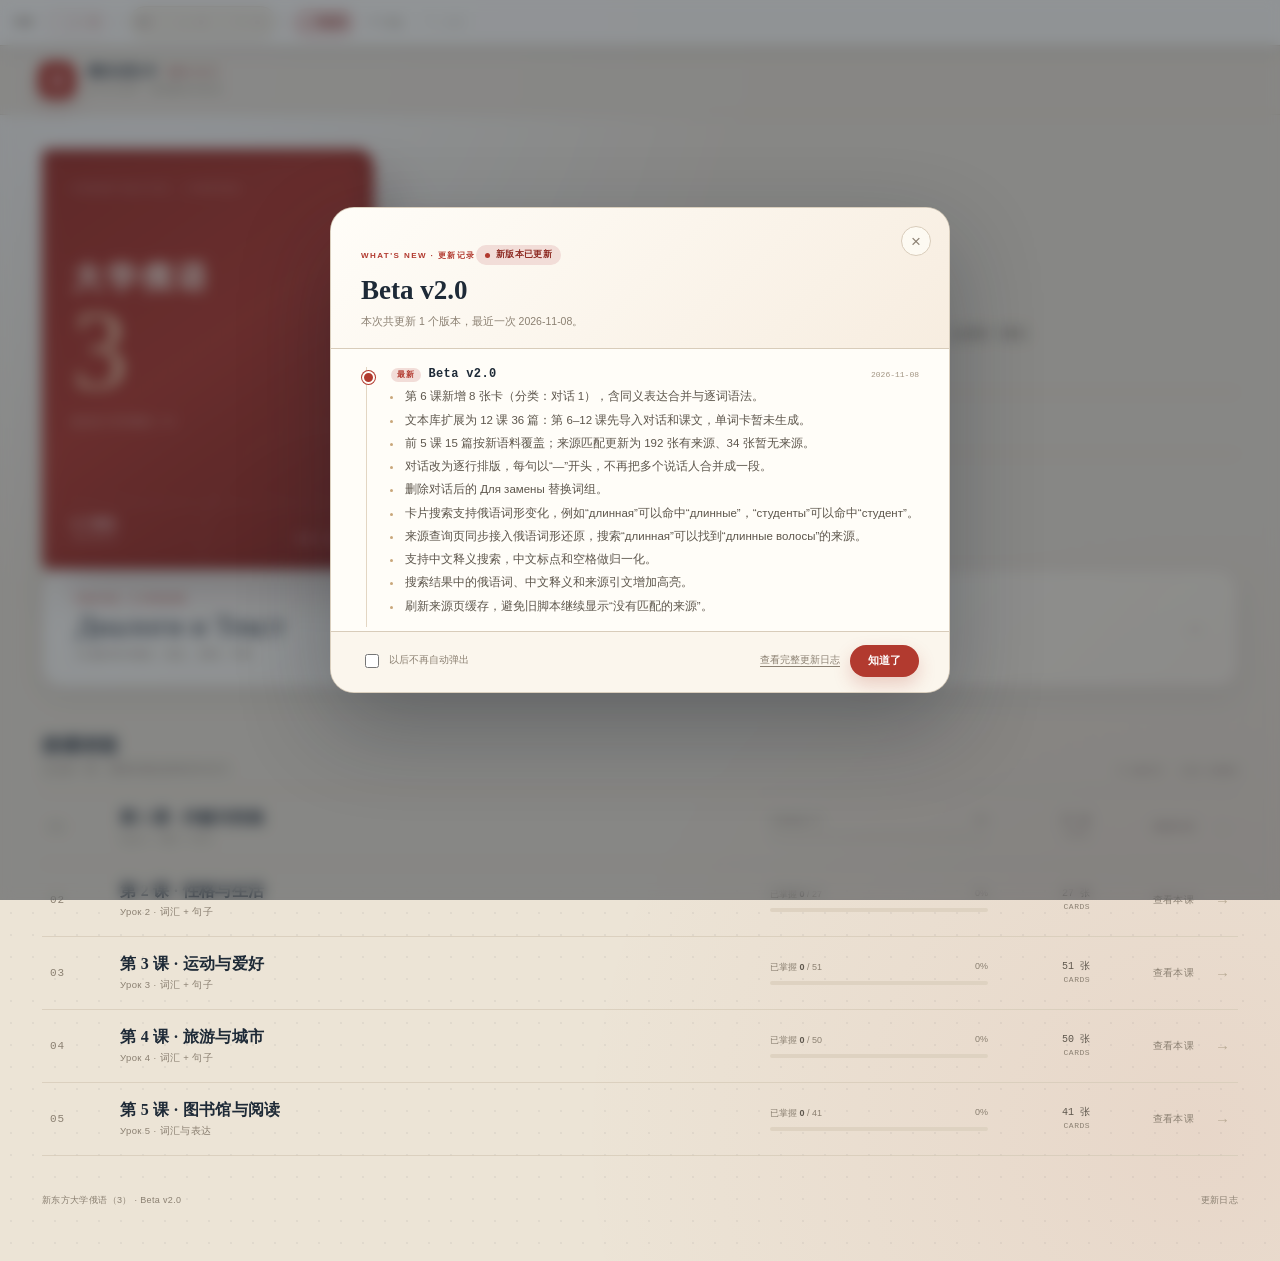
==== index.html @ 3c249e8f "Lesson 6 deck wiring index.html" ====
<!doctype html>
<html lang="zh-CN">
<head>
<meta charset="utf-8">
<meta name="viewport" content="width=device-width, initial-scale=1">
<meta name="theme-color" content="#eee7db">
<title>俄汉记忆卡 · Beta v2.0</title>
<script>
try {
  if (!location.search && localStorage.getItem('ru-zh-cards-book-default-v1') !== '0') {
    location.replace('book.html');
  }
} catch (e) {}
</script>
<link rel="stylesheet" href="styles.css?v=2.1.0">
<link rel="stylesheet" href="global-search.css">
<link rel="stylesheet" href="sidebar.css">
<link rel="stylesheet" href="version-update.css?v=2.1.0">
<link rel="icon" href="favicon.ico" sizes="any">
<link rel="icon" type="image/svg+xml" href="favicon.svg">
<link rel="apple-touch-icon" href="icons/icon-192.png">
<link rel="manifest" href="manifest.webmanifest">
</head>
<body>
<div class="page">
  <header class="topbar">
    <div class="brand">
      <div class="brand-mark" aria-hidden="true">Я</div>
      <div class="brand-copy">
        <div class="brand-line">
          <h1>俄汉记忆卡</h1>
          <span class="alpha-badge">BETA v2.0</span>
        </div>
        <p>РУССКИЙ · 逐词重音与语法</p>
      </div>
    </div>

    <div class="top-actions">
      <div class="mode-switch" role="tablist" aria-label="学习模式">
        <button type="button" data-mode="both" role="tab" class="active" aria-selected="true">对照</button>
        <button type="button" data-mode="ru" role="tab">俄 → 汉</button>
        <button type="button" data-mode="zh" role="tab">汉 → 俄</button>
      </div>

      <button type="button" class="btn study-btn" id="studyToggle" aria-pressed="false" title="默认显示语法；开启后点击单词才显示该词语法">
        <span class="switch" aria-hidden="true"><span></span></span>
        <span class="study-label">学习模式</span>
      </button>

      <button type="button" class="btn primary" id="importBtn">
        <svg width="14" height="14" viewBox="0 0 24 24" fill="none" aria-hidden="true"><path d="M12 4v11m0 0 4-4m-4 4-4-4M5 19h14" stroke="currentColor" stroke-width="1.8" stroke-linecap="round" stroke-linejoin="round"/></svg>
        导入内容
      </button>
    </div>
  </header>

  <main class="stage">
    <div class="meta-row">
      <div class="meta-left">
        <div class="deck-picker-row">
          <span class="eyebrow" id="deckTag">第 4 课 · 50 张</span>
          <label class="deck-select-wrap">
            <span class="sr-only">选择课程</span>
            <select id="deckSelect"></select>
          </label>
          <span class="plan-mode-badge" id="planModeBadge" hidden>学习计划</span>
          <a class="deck-overview-link" id="overviewLink" href="unit.html">本课全部</a>
          <a class="deck-overview-link" href="plan.html">学习计划</a>
          <button type="button" id="editToggle" hidden aria-pressed="false"></button>
        </div>
        <h2 id="deckTitle">旅游与城市</h2>
      </div>
      <div class="counter" aria-label="卡片进度">
        <span id="currentNum">01</span><span class="counter-slash">/</span><span id="totalNum">50</span>
      </div>
    </div>
    <div class="progress" aria-hidden="true"><span id="progressBar"></span></div>

    <div class="toolbar" id="toolbar">
      <div class="filter-left">
        <label class="select-wrap">
          <span class="sr-only">按分类筛选</span>
          <select id="categorySelect"></select>
        </label>
        <label class="search-wrap">
          <svg width="15" height="15" viewBox="0 0 24 24" fill="none" aria-hidden="true"><circle cx="11" cy="11" r="6.5" stroke="currentColor" stroke-width="1.7"/><path d="m16 16 4.2 4.2" stroke="currentColor" stroke-width="1.7" stroke-linecap="round"/></svg>
          <input id="searchInput" type="search" placeholder="搜索俄语 / 中文" autocomplete="off" spellcheck="false">
        </label>
        <button type="button" class="deck-overview-link global-search-toggle" data-global-search aria-pressed="false">全书</button>
      </div>
      <div class="filter-right">
        <button type="button" class="filter-btn" id="randomBtn" aria-pressed="false" title="随机打乱当前筛选结果">随机</button>
        <button type="button" class="filter-btn" id="dueBtn" aria-pressed="false" title="只显示今天到期需要复习的卡片">今日复习 <span class="filter-count" id="dueCount">0</span></button>
        <button type="button" class="filter-btn" id="reviewBtn" aria-pressed="false" title="错题本：只显示标记为“需复习”的卡片">错题本 <span class="filter-count" id="reviewCount">0</span></button>
        <span class="summary" id="progressSummary">已掌握 0 · 需复习 0</span>
      </div>
    </div>

    <article class="card" id="card" aria-live="polite">
      <div class="card-top">
        <span class="card-tag" id="cardTag">交通</span>
        <span class="card-source" id="cardSource" hidden></span>
        <div class="card-top-right">
          <button type="button" class="mini-btn" id="sourceBtn">来源</button>
          <button type="button" class="mini-btn" id="editCardBtn">编辑</button>
          <button type="button" class="mini-btn" id="rehideBtn" hidden>隐藏答案</button>
          <span class="card-index" id="cardIndex">CARD 01</span>
        </div>
      </div>
      <div class="card-body" id="cardBody"></div>
    </article>

    <nav class="pager" aria-label="翻页">
      <button type="button" class="nav-btn" id="prevBtn"><span class="arrow">←</span><span class="nav-label">上一页</span></button>
      <div class="page-jump">
        <label for="jumpInput" class="sr-only">跳到第几张</label>
        <input id="jumpInput" type="number" min="1" max="50" value="1" inputmode="numeric">
        <span class="page-total">/ <span id="jumpTotal">50</span></span>
      </div>
      <button type="button" class="nav-btn" id="nextBtn"><span class="nav-label">下一页</span><span class="arrow">→</span></button>
    </nav>

    <div class="hint-row">
      <p>← → 翻页 · 空格显示答案 · 学习模式下点击单词看语法</p>
      <p class="legend"><span class="legend-accent">а́</span> 重音 · <span class="legend-rule"></span> 逐词语法</p>
    </div>
  </main>
</div>

<div class="modal" id="importModal" hidden>
  <div class="modal-backdrop" data-close-modal></div>
  <section class="modal-panel" role="dialog" aria-modal="true" aria-labelledby="importTitle">
    <header class="modal-head">
      <div>
        <span class="eyebrow">IMPORT</span>
        <h2 id="importTitle">导入新内容</h2>
        <p class="modal-sub">支持表格粘贴、JSON 和文件导入。导入后可继续用翻页背诵。</p>
      </div>
      <button type="button" class="icon-btn" id="closeModal" aria-label="关闭导入窗口">×</button>
    </header>

    <div class="tabs" role="tablist" aria-label="导入格式">
      <button type="button" class="tab active" data-tab="table" role="tab" aria-selected="true">表格粘贴</button>
      <button type="button" class="tab" data-tab="json" role="tab" aria-selected="false">JSON</button>
      <button type="button" class="tab" data-tab="file" role="tab" aria-selected="false">文件</button>
    </div>

    <div class="tab-panel active" data-panel="table">
      <p class="help">每行一张卡片，用 <kbd>Tab</kbd> 分隔：<b>俄语</b> → <b>中文</b> → <b>逐词语法</b>（可选）。</p>
      <textarea id="tableInput" spellcheck="false" placeholder="высокоскоростн[о]й п[о]езд	高铁	形容词 · 阳性单数 · 主格|名词 · 阳性单数 · 主格"></textarea>
      <details class="format-help">
        <summary>查看格式说明</summary>
        <div class="format-body">
          <p><b>重音：</b>用方括号标出重音元音，例如 <code>чит[а]ет</code>；<code>ё</code> 自动视为重音。</p>
          <p><b>语法：</b>用 <code>|</code> 分隔不同单词，用 <code>/</code> 分隔同一个词的多个标签。标签数量应与俄语单词数量一致。</p>
          <p><b>示例：</b></p>
          <pre>сал[о]н красот[ы]	美容院	名词 · 阳性单数 · 主格|名词 · 阴性单数 · 属格</pre>
        </div>
      </details>
    </div>

    <div class="tab-panel" data-panel="json">
      <p class="help">可以粘贴卡片数组，或带 <code>title</code> / <code>cards</code> 的对象。推荐直接导出当前卡片作为模板。</p>
      <textarea id="jsonInput" spellcheck="false" placeholder='{"title":"我的卡片","cards":[{"ru":"чит[а]ть","zh":"读","tag":"动词","grammar":["动词 · 未完成体 · 不定式"]}]}'></textarea>
      <details class="format-help">
        <summary>查看 JSON 字段</summary>
        <div class="format-body">
          <p><code>ru</code> 俄语，<code>zh</code> 中文，<code>tag</code> 分类，<code>note</code> 提示，<code>grammar</code> 逐词语法数组。</p>
          <p>也可以写 <code>words</code> 数组，每项包含 <code>text</code>、<code>stress</code>、<code>grammar</code>、<code>punct</code>。</p>
        </div>
      </details>
    </div>

    <div class="tab-panel" data-panel="file">
      <label class="drop-zone" id="dropZone" for="fileInput">
        <span class="drop-icon">↓</span>
        <strong>选择文件，或拖到这里</strong>
        <span>支持 .json / .txt / .tsv；JSON 按 JSON 解析，其余按表格解析</span>
        <input id="fileInput" type="file" accept=".json,.txt,.tsv,application/json,text/plain" hidden>
      </label>
      <p class="file-name" id="fileName">尚未选择文件</p>
    </div>

    <div class="import-options">
      <label><input type="radio" name="importMode" value="append" checked> 追加到当前课程</label>
      <label><input type="radio" name="importMode" value="replace"> 替换当前课程</label>
      <label><input type="radio" name="importMode" value="new"> 新建课程</label>
    </div>
    <label class="new-deck-field" id="newDeckField" hidden>
      <span>新课程名称</span>
      <input type="text" id="newDeckTitle" placeholder="例如：第 1 课 · 外貌与性格">
    </label>

    <div class="import-validation" id="importValidation" hidden></div>
    <div class="import-error" id="importError" hidden></div>

    <footer class="modal-foot">
      <div class="foot-left">
        <button type="button" class="text-btn" id="resetBtn">恢复内置词表</button>
        <button type="button" class="text-btn" id="renameDeckBtn">重命名课程</button>
        <button type="button" class="text-btn" id="deleteDeckBtn">删除当前课程</button>
        <button type="button" class="text-btn" id="clearProgressBtn">清除全部进度</button>
        <button type="button" class="text-btn" id="backupBtn">导出备份</button>
        <button type="button" class="text-btn" id="restoreBackupBtn">恢复备份</button>
        <input type="file" id="backupFileInput" accept=".json,application/json" hidden>
        <button type="button" class="text-btn" id="exportBtn">导出当前课程</button>
        <button type="button" class="text-btn" id="templateBtn">下载表格模板</button>
      </div>
      <div class="foot-right">
        <button type="button" class="btn ghost" id="validateImportBtn">校验</button>
        <button type="button" class="btn ghost" data-close-modal>取消</button>
        <button type="button" class="btn primary" id="importConfirm">导入</button>
      </div>
    </footer>
  </section>
</div>

<div class="modal" id="editModal" hidden>
  <div class="modal-backdrop" data-close-edit></div>
  <section class="modal-panel edit-panel" role="dialog" aria-modal="true" aria-labelledby="editTitle">
    <header class="modal-head">
      <div>
        <span class="eyebrow">EDIT</span>
        <h2 id="editTitle">编辑当前卡片</h2>
        <p class="modal-sub">修改俄语、中文、分类、逐词语法和提示。</p>
      </div>
      <button type="button" class="icon-btn" id="closeEditModal" aria-label="关闭编辑窗口">×</button>
    </header>

    <div class="edit-grid">
      <label class="field full">
        <span>俄语（用 [ ] 标重音，例如 чит[а]ет）</span>
        <textarea id="editRu" spellcheck="false"></textarea>
      </label>
      <label class="field full">
        <span>中文</span>
        <textarea id="editZh" spellcheck="false"></textarea>
      </label>
      <label class="field">
        <span>分类</span>
        <input type="text" id="editTag" placeholder="例如：交通 / 亲情">
      </label>
      <label class="field full">
        <span>逐词语法（每行一个词：单词=标签1/标签2）</span>
        <textarea id="editGrammar" spellcheck="false"></textarea>
      </label>
      <label class="field full">
        <span>语法提示（可留空）</span>
        <textarea id="editNote" spellcheck="false"></textarea>
      </label>
    </div>

    <div class="import-error" id="editError" hidden></div>

    <footer class="modal-foot">
      <div class="foot-left"><span class="edit-hint">保存后会写回当前课程；学习进度会跟随卡片内容迁移。</span></div>
      <div class="foot-right">
        <button type="button" class="btn ghost" data-close-edit>取消</button>
        <button type="button" class="btn primary" id="saveCardBtn">保存修改</button>
      </div>
    </footer>
  </section>
</div>

<div class="modal" id="sourceModal" hidden>
  <div class="modal-backdrop" data-close-source></div>
  <section class="modal-panel source-panel" role="dialog" aria-modal="true" aria-labelledby="sourceTitle">
    <header class="modal-head">
      <div>
        <span class="eyebrow">SOURCE</span>
        <h2 id="sourceTitle">来源</h2>
        <p class="modal-sub" id="sourceSub">原课文 / 对话出处</p>
      </div>
      <button type="button" class="icon-btn" id="closeSourceModal" aria-label="关闭来源窗口">×</button>
    </header>
    <div class="source-list" id="sourceList"></div>
    <footer class="modal-foot">
      <div class="foot-left"><a class="text-btn" href="sources.html?v=2.1.0">全局来源查询</a></div>
      <div class="foot-right"><button type="button" class="btn ghost" data-close-source>关闭</button></div>
    </footer>
  </section>
</div>

<div class="toast" id="toast" role="status" aria-live="polite"></div>
<noscript><div class="noscript">请启用 JavaScript 后使用本程序。</div></noscript>

<script src="data/deck.js"></script>
<script src="data/lesson1.js"></script>
<script src="data/lesson2.js"></script>
<script src="data/lesson3.js"></script>
<script src="data/lesson5.js"></script>
<script src="data/lesson6.js"></script>
<script src="data/decks-source.js"></script>
<script src="data/sources.js?v=2.1.0"></script>
<script src="data/lemmas.js?v=2.1.0"></script>
<script src="app.js?v=2.1.0"></script>
<script src="global-search.js"></script>
<script src="sidebar.js?v=2.1.0"></script>
<script src="data/versions.js?v=2.1.0"></script>
<script src="version-update.js?v=2.1.0"></script>
<script src="pwa.js?v=2.1.0"></script>
</body>
</html>
---- styles.css ----
:root{
  --bg:#eee7db;
  --paper:#fffdf8;
  --ink:#1f2a38;
  --ink-soft:#344150;
  --muted:#7d7367;
  --line:#d8cdbb;
  --line-soft:#e8dfd1;
  --accent:#b23a2f;
  --accent-deep:#8f2b23;
  --accent-soft:#f3ded9;
  --gold:#b88a4f;
  --ru-serif:"Times New Roman", Cambria, "Liberation Serif", serif;
  --zh-serif:"Noto Serif SC", "Source Han Serif SC", "Songti SC", STSong, SimSun, serif;
  --sans:"Segoe UI", "PingFang SC", "Microsoft YaHei", sans-serif;
  --mono:"Cascadia Mono", Consolas, "SFMono-Regular", monospace;
}
*{box-sizing:border-box;}
html{min-height:100%;}
body{
  margin:0;
  min-height:100vh;
  color:var(--ink);
  font-family:var(--sans);
  background-color:var(--bg);
  background-image:
    radial-gradient(circle at 14% 0%, rgba(255,255,255,.9), transparent 38%),
    radial-gradient(circle at 92% 88%, rgba(178,58,47,.09), transparent 42%),
    radial-gradient(rgba(31,42,56,.055) 1px, transparent 1px);
  background-size:auto, auto, 22px 22px;
}
button,input,textarea{font:inherit;}
button{cursor:pointer;}
button:disabled{cursor:not-allowed;}
.sr-only{position:absolute;width:1px;height:1px;padding:0;margin:-1px;overflow:hidden;clip:rect(0,0,0,0);white-space:nowrap;border:0;}
.page{width:min(1180px, calc(100% - 64px));margin:0 auto;padding:28px 0 34px;}
.topbar{display:flex;align-items:center;justify-content:space-between;gap:24px;}
.brand{display:flex;align-items:center;gap:14px;min-width:0;}
.brand-mark{
  width:48px;height:48px;flex:0 0 48px;border-radius:15px;display:grid;place-items:center;
  background:var(--accent);color:#fff;font-family:var(--ru-serif);font-size:29px;line-height:1;
  box-shadow:0 10px 22px rgba(143,43,35,.22), inset 0 1px 0 rgba(255,255,255,.25);
}
.brand-copy{min-width:0;}
.brand-line{display:flex;align-items:center;gap:10px;flex-wrap:wrap;}
.brand h1{margin:0;font-size:18px;line-height:1.2;letter-spacing:.02em;font-weight:650;}
.alpha-badge{
  display:inline-flex;align-items:center;padding:3px 7px;border-radius:999px;
  border:1px solid #d9b6ad;background:#fbf0ec;color:var(--accent-deep);
  font-size:9px;font-weight:800;letter-spacing:.1em;white-space:nowrap;
}
.brand p{margin:4px 0 0;color:var(--muted);font-size:10.5px;letter-spacing:.16em;text-transform:uppercase;white-space:nowrap;}
.top-actions{display:flex;align-items:center;gap:10px;flex-wrap:wrap;justify-content:flex-end;}
.mode-switch{
  display:flex;align-items:center;gap:2px;padding:4px;border:1px solid var(--line);border-radius:999px;
  background:rgba(255,253,248,.66);box-shadow:0 1px 0 rgba(255,255,255,.8) inset;
}
.mode-switch button{
  border:0;background:transparent;color:var(--muted);padding:8px 14px;border-radius:999px;
  font-size:12.5px;font-weight:600;white-space:nowrap;transition:background .18s ease,color .18s ease,box-shadow .18s ease;
}
.mode-switch button:hover{color:var(--ink);}
.mode-switch button.active{background:var(--ink);color:#fff;box-shadow:0 5px 12px rgba(31,42,56,.18);}
.btn{
  display:inline-flex;align-items:center;justify-content:center;gap:8px;border-radius:999px;padding:10px 16px;
  border:1px solid transparent;font-size:12.5px;font-weight:650;white-space:nowrap;
  transition:transform .18s ease,box-shadow .18s ease,background .18s ease,border-color .18s ease,color .18s ease;
}
.btn:hover{transform:translateY(-1px);}
.btn.primary{background:var(--accent);color:#fff;box-shadow:0 9px 20px rgba(143,43,35,.2);}
.btn.primary:hover{background:var(--accent-deep);box-shadow:0 12px 24px rgba(143,43,35,.25);}
.btn.ghost{background:rgba(255,253,248,.52);border-color:var(--line);color:var(--ink);}
.btn.ghost:hover{background:var(--paper);border-color:#bfb09b;}
.study-btn{background:rgba(255,253,248,.52);border-color:var(--line);color:var(--ink);}
.study-btn:hover{background:var(--paper);border-color:#bfb09b;}
.study-btn[aria-pressed="true"]{background:var(--accent-soft);border-color:#e2b9b1;color:var(--accent-deep);}
.switch{
  width:27px;height:15px;flex:0 0 27px;border-radius:999px;background:#cfc4b3;position:relative;
  transition:background .2s ease;box-shadow:inset 0 1px 2px rgba(31,42,56,.12);
}
.switch span{
  position:absolute;left:2px;top:2px;width:11px;height:11px;border-radius:50%;background:#fff;
  box-shadow:0 1px 3px rgba(31,42,56,.22);transition:transform .2s ease;
}
.study-btn[aria-pressed="true"] .switch{background:var(--accent);}
.study-btn[aria-pressed="true"] .switch span{transform:translateX(12px);}
.btn:focus-visible,.mode-switch button:focus-visible,.nav-btn:focus-visible,.dot:focus-visible,.reveal-btn:focus-visible,.mini-btn:focus-visible,.text-btn:focus-visible,.icon-btn:focus-visible,.tab:focus-visible,.study-btn:focus-visible{
  outline:3px solid rgba(178,58,47,.28);outline-offset:2px;
}
.stage{padding-top:32px;}
.meta-row{display:flex;align-items:flex-end;justify-content:space-between;gap:20px;}
.meta-left{min-width:0;}
.deck-picker-row{display:flex;align-items:center;gap:10px;flex-wrap:wrap;}
.deck-select-wrap{position:relative;display:inline-flex;align-items:center;}
.deck-select-wrap select{
  appearance:none;border:1px solid var(--line);border-radius:999px;background:rgba(255,253,248,.62);
  color:var(--ink-soft);padding:5px 27px 5px 10px;font-size:10.5px;font-weight:600;outline:none;cursor:pointer;
  max-width:260px;text-overflow:ellipsis;
}
.deck-select-wrap select:hover{background:var(--paper);border-color:#bfae97;}
.deck-select-wrap::after{content:"⌄";position:absolute;right:11px;top:50%;transform:translateY(-55%);color:var(--muted);font-size:12px;pointer-events:none;}
.deck-overview-link{display:inline-flex;align-items:center;justify-content:center;border:1px solid var(--line);border-radius:999px;background:rgba(255,253,248,.62);color:var(--accent-deep);padding:6px 10px;font-size:10.5px;font-weight:600;text-decoration:none;white-space:nowrap;}
.deck-overview-link:hover{background:var(--accent-soft);border-color:#e2b9b1;}
.plan-mode-badge{display:inline-flex;align-items:center;padding:5px 10px;border-radius:999px;background:var(--accent-soft);color:var(--accent-deep);font-size:10.5px;font-weight:700;white-space:nowrap;}
.plan-mode-badge[hidden]{display:none;}
.edit-permission{display:inline-flex;align-items:center;gap:6px;border:1px solid var(--line);border-radius:999px;background:rgba(255,253,248,.62);color:var(--muted);padding:6px 10px;font-size:10.5px;font-weight:600;white-space:nowrap;cursor:pointer;}
.edit-permission:hover{background:var(--paper);border-color:#bfae97;}
.edit-permission[aria-pressed="true"]{background:var(--accent-soft);border-color:#e2b9b1;color:var(--accent-deep);}
.edit-switch{position:relative;width:22px;height:12px;border-radius:999px;background:#cdbfab;transition:background .18s ease;flex:0 0 22px;}
.edit-switch span{position:absolute;left:2px;top:2px;width:8px;height:8px;border-radius:50%;background:#fff;transition:transform .18s ease;}
.edit-permission[aria-pressed="true"] .edit-switch{background:var(--accent);}
.edit-permission[aria-pressed="true"] .edit-switch span{transform:translateX(10px);}
.mini-btn[hidden]{display:none;}
.new-deck-field{display:flex;align-items:center;gap:10px;margin-top:12px;color:#5f574c;font-size:12px;}
.new-deck-field[hidden]{display:none;}
.new-deck-field span{flex:0 0 auto;font-weight:600;}
.new-deck-field input{flex:1;min-width:0;border:1px solid var(--line);border-radius:9px;background:#fbf7ef;color:var(--ink);padding:9px 11px;font-size:12px;outline:none;}
.new-deck-field input:focus{border-color:#c9978d;box-shadow:0 0 0 3px rgba(178,58,47,.08);}
.eyebrow{display:inline-flex;align-items:center;gap:8px;color:var(--accent);font-size:10.5px;font-weight:700;letter-spacing:.15em;text-transform:uppercase;}
.eyebrow::before{content:"";width:17px;height:1.5px;background:var(--accent);border-radius:2px;}
.meta-row h2{margin:8px 0 0;font-size:22px;line-height:1.25;font-weight:600;letter-spacing:.01em;}
.counter{display:flex;align-items:baseline;gap:7px;font-family:var(--mono);font-size:19px;color:var(--muted);padding-bottom:2px;}
.counter #currentNum{color:var(--accent);font-size:24px;font-weight:600;}
.counter-slash{opacity:.55;}
.progress{height:3px;border-radius:999px;background:rgba(216,205,187,.7);margin-top:17px;overflow:hidden;}
.progress span{display:block;height:100%;width:2%;border-radius:inherit;background:linear-gradient(90deg,var(--accent),#d46a51);transition:width .35s cubic-bezier(.2,.7,.2,1);}
.toolbar{display:flex;align-items:center;justify-content:space-between;gap:14px;flex-wrap:wrap;margin-top:14px;}
.filter-left,.filter-right{display:flex;align-items:center;gap:8px;flex-wrap:wrap;min-width:0;}
.filter-left{flex:1 1 320px;}
.filter-right{flex:0 1 auto;}
.select-wrap{position:relative;display:inline-flex;align-items:center;}
.select-wrap select{
  appearance:none;border:1px solid var(--line);border-radius:999px;background:rgba(255,253,248,.62);
  color:var(--ink);padding:9px 33px 9px 13px;font-size:12px;font-weight:600;outline:none;cursor:pointer;
  max-width:190px;text-overflow:ellipsis;
}
.select-wrap select:hover{background:var(--paper);border-color:#bfae97;}
.select-wrap::after{content:"⌄";position:absolute;right:13px;top:50%;transform:translateY(-55%);color:var(--muted);font-size:13px;pointer-events:none;}
.search-wrap{
  display:flex;align-items:center;gap:8px;flex:0 1 230px;min-width:150px;
  border:1px solid var(--line);border-radius:999px;background:rgba(255,253,248,.62);padding:0 12px;height:37px;
  color:var(--muted);transition:border-color .18s ease,background .18s ease;
}
.search-wrap:focus-within{border-color:#c9978d;background:var(--paper);box-shadow:0 0 0 3px rgba(178,58,47,.08);}
.search-wrap svg{flex:0 0 15px;}
.search-wrap input{width:100%;border:0;background:transparent;color:var(--ink);font-size:12px;outline:none;padding:0;}
.search-wrap input::-webkit-search-cancel-button{cursor:pointer;}
.filter-btn{
  display:inline-flex;align-items:center;gap:6px;border:1px solid var(--line);border-radius:999px;
  background:rgba(255,253,248,.62);color:var(--ink-soft);padding:9px 12px;font-size:11.5px;font-weight:600;
  transition:background .18s ease,border-color .18s ease,color .18s ease;
}
.filter-btn:hover{background:var(--paper);border-color:#bfae97;}
.filter-btn[aria-pressed="true"]{background:var(--ink);border-color:var(--ink);color:#fff;}
.filter-btn[aria-pressed="true"] .filter-count{background:rgba(255,255,255,.2);color:#fff;}
.filter-count{display:inline-flex;align-items:center;justify-content:center;min-width:19px;height:18px;padding:0 5px;border-radius:999px;background:#eee7db;color:var(--muted);font-family:var(--mono);font-size:10px;line-height:1;}
.summary{color:var(--muted);font-size:11px;white-space:nowrap;letter-spacing:.01em;}
.card-actions{display:flex;align-items:center;gap:8px;flex-wrap:wrap;margin-top:22px;padding-top:16px;border-top:1px solid var(--line-soft);}
.actions-label{color:var(--muted);font-size:10px;font-weight:700;letter-spacing:.13em;text-transform:uppercase;margin-right:4px;}
.mark-btn{
  display:inline-flex;align-items:center;gap:6px;border:1px solid var(--line);border-radius:999px;
  background:transparent;color:var(--muted);padding:7px 12px;font-size:11.5px;font-weight:600;
  transition:background .18s ease,border-color .18s ease,color .18s ease,transform .18s ease;
}
.mark-btn:hover{background:var(--paper);border-color:#bfae97;color:var(--ink);transform:translateY(-1px);}
.mark-btn[data-mark="mastered"].active{background:#e8f0e6;border-color:#b8cbb4;color:#3d6540;}
.mark-btn[data-mark="review"].active{background:var(--accent-soft);border-color:#e2b9b1;color:var(--accent-deep);}
.due-label{margin-left:auto;color:var(--muted);font-size:10.5px;white-space:nowrap;}
.empty-state{display:flex;flex-direction:column;align-items:center;justify-content:center;text-align:center;min-height:330px;padding:36px 20px;color:var(--muted);}
.empty-state .empty-icon{width:54px;height:54px;border-radius:17px;display:grid;place-items:center;background:var(--accent-soft);color:var(--accent-deep);font-family:var(--ru-serif);font-size:27px;margin-bottom:14px;}
.empty-state h3{margin:0 0 7px;color:var(--ink);font-size:17px;font-weight:650;}
.empty-state p{margin:0 0 16px;font-size:12.5px;line-height:1.7;max-width:380px;}
.empty-state .btn{font-size:12px;}
.card{
  position:relative;margin-top:16px;height:clamp(480px, calc(100vh - 360px), 620px);min-height:0;display:flex;flex-direction:column;overflow:hidden;border:1px solid rgba(216,205,187,.86);
  border-radius:28px;background:linear-gradient(180deg, rgba(255,255,255,.65), rgba(255,253,248,.98) 34%), var(--paper);
  box-shadow:0 34px 80px rgba(31,42,56,.13), 0 3px 10px rgba(31,42,56,.045), inset 0 1px 0 rgba(255,255,255,.85);
}
.card::before{content:"";position:absolute;left:0;right:0;top:0;height:4px;background:linear-gradient(90deg,var(--accent) 0%, #cb624b 34%, #d7a66f 62%, transparent 92%);opacity:.9;}
.card-top{position:relative;z-index:1;flex:0 0 auto;display:flex;align-items:center;justify-content:space-between;gap:20px;padding:27px 36px 0;}
.card-tag{display:inline-flex;align-items:center;padding:6px 12px;border-radius:999px;background:var(--accent-soft);color:var(--accent-deep);font-size:11.5px;font-weight:650;letter-spacing:.025em;}
.card-source{display:inline-flex;align-items:center;margin-left:9px;padding:4px 8px;border-radius:999px;border:1px solid #d9c4a8;background:#fbf3e6;color:#8d5a2a;font-size:9px;font-weight:650;white-space:nowrap;}
.card-source[hidden]{display:none;}
.card-top-right{display:flex;align-items:center;gap:14px;}
.card-index{color:#9b9081;font-family:var(--mono);font-size:10.5px;letter-spacing:.14em;}
.mini-btn{border:0;background:transparent;color:var(--muted);font-size:11.5px;text-decoration:underline;text-underline-offset:3px;padding:3px 2px;}
.mini-btn:hover{color:var(--accent);}
.card-body{position:relative;z-index:1;flex:1 1 auto;min-height:0;overflow-y:auto;scrollbar-gutter:stable;padding:33px 36px 38px;}
.card-body::-webkit-scrollbar{width:8px;}
.card-body::-webkit-scrollbar-track{background:transparent;}
.card-body::-webkit-scrollbar-thumb{background:#d8cdbb;border-radius:8px;}
.card-body{scrollbar-width:thin;scrollbar-color:#d8cdbb transparent;}
.study-banner{
  display:flex;align-items:center;gap:8px;margin:0 0 22px;padding:9px 12px;border-radius:11px;
  background:rgba(243,222,217,.5);border:1px dashed #d9b6ad;color:var(--accent-deep);
  font-size:11.5px;line-height:1.5;
}
.study-banner::before{content:"";width:6px;height:6px;border-radius:50%;background:var(--accent);flex:0 0 6px;}
.ru-block{display:flex;flex-wrap:wrap;align-items:flex-start;gap:26px 16px;padding-top:2px;}
.ru-block:not(.first){margin-top:30px;padding-top:24px;border-top:1px dashed var(--line);}
.ru-variants{margin-top:18px;padding-top:14px;border-top:1px dashed var(--line);display:flex;flex-direction:column;gap:14px;}
.ru-variant{display:flex;flex-direction:column;gap:2px;}
.ru-variant-label{display:inline-flex;align-self:flex-start;padding:2px 7px;border-radius:999px;background:#f1e7d7;color:#8d6a3f;font-size:8px;font-weight:800;letter-spacing:.08em;}
.ru-variant .ru-block{border:0!important;margin:0!important;padding:0!important;gap:16px 10px;}
.ru-variant .word{font-size:22px;}
.ru-variant .grammar{font-size:9px;}
.ru-variant-zh{color:var(--muted);font-size:10px;}
.token{display:flex;flex-direction:column;align-items:center;min-width:0;}
.word-line{display:inline-flex;align-items:baseline;justify-content:center;white-space:nowrap;}
.word{
  position:relative;display:inline-block;padding-bottom:10px;color:var(--ink);font-family:var(--ru-serif);
  font-size:clamp(32px, 3.15vw, 46px);line-height:1.05;letter-spacing:.005em;
  border-radius:5px;transition:color .18s ease,background .18s ease;
}
.word::after{
  content:"";position:absolute;left:0;right:0;bottom:0;height:2px;border-radius:2px;background:var(--ink);opacity:.78;
}
.word.no-stress::after{height:2px;opacity:.42;background:repeating-linear-gradient(90deg,var(--ink) 0 5px,transparent 5px 9px);}
.word .vowel{color:var(--accent);}
.lead,.punct{font-family:var(--ru-serif);font-size:clamp(32px, 3.15vw, 46px);line-height:1.05;color:var(--ink);}
.punct{margin-left:1px;}
.grammar-wrap{position:relative;display:flex;flex-direction:column;align-items:center;margin-top:9px;min-height:33px;}
.grammar{display:flex;flex-direction:column;align-items:center;gap:1px;max-width:166px;color:var(--muted);font-size:11.5px;line-height:1.42;text-align:center;}
.grammar .g-case{color:var(--accent);font-weight:650;}
.grammar .g-seg{white-space:nowrap;}
.grammar .g-seg + .g-seg::before{content:"· ";color:var(--muted);font-weight:400;}
.grammar .g-empty{opacity:.45;}
.grammar-hint{
  position:absolute;top:1px;left:50%;transform:translateX(-50%) translateY(2px);
  padding:2px 7px;border-radius:999px;border:1px dashed #d7a79e;background:rgba(255,253,248,.9);
  color:var(--accent-deep);font-size:9.5px;font-weight:650;letter-spacing:.05em;white-space:nowrap;
  opacity:0;pointer-events:none;transition:opacity .18s ease,transform .18s ease;
}
.study-mode .token.has-grammar .word{cursor:pointer;}
.study-mode .token.has-grammar:hover .word{background:rgba(243,222,217,.42);}
.study-mode .token.has-grammar:hover .word::after{background:var(--accent);opacity:.95;}
.study-mode .token.has-grammar:focus-within .word{outline:3px solid rgba(178,58,47,.2);outline-offset:2px;}
.study-mode .token:not(.is-revealed) .grammar{visibility:hidden;}
.study-mode .token:not(.is-revealed) .grammar-hint{opacity:1;transform:translateX(-50%) translateY(0);}
.study-mode .token.is-revealed .grammar-hint{opacity:0;}
.study-mode .token.is-revealed .grammar{visibility:visible;animation:grammarIn .22s ease both;}
.zh-wrap{display:flex;align-items:flex-start;gap:18px;margin-top:34px;padding-top:25px;border-top:1px dashed var(--line);}
.zh-wrap.first{margin-top:0;padding-top:0;border-top:0;}
.zh-label{flex:0 0 33px;width:33px;padding:9px 0 8px;display:flex;flex-direction:column;align-items:center;gap:1px;border-radius:10px;background:var(--accent-soft);color:var(--accent-deep);font-size:11.5px;font-weight:700;letter-spacing:.12em;line-height:1.15;}
.zh-text{margin:0;color:#2b3541;font-family:var(--zh-serif);font-size:clamp(21px, 2.05vw, 27px);line-height:1.75;letter-spacing:.015em;}
.hide-slot{
  margin-top:32px;padding:23px 25px;min-height:118px;display:flex;align-items:center;gap:18px;
  border:1.5px dashed #cdbfab;border-radius:18px;
  background:linear-gradient(135deg, rgba(255,255,255,.5), transparent 55%), rgba(244,237,225,.62);
}
.hide-slot.ru-hidden{min-height:196px;}
.hide-icon{width:46px;height:46px;flex:0 0 46px;display:grid;place-items:center;border-radius:14px;background:rgba(255,253,248,.85);border:1px solid rgba(216,205,187,.85);color:var(--accent);}
.hide-icon svg{width:23px;height:23px;display:block;}
.hide-copy{min-width:0;}
.hide-title{display:block;font-size:14.5px;font-weight:650;color:var(--ink-soft);letter-spacing:.01em;}
.hide-sub{margin:5px 0 0;color:var(--muted);font-size:12px;line-height:1.55;}
.reveal-btn{
  margin-left:auto;flex:0 0 auto;border:1px solid #d7a79e;background:rgba(255,253,248,.92);color:var(--accent-deep);
  padding:10px 17px;border-radius:999px;font-size:12.5px;font-weight:650;
  transition:background .18s ease,color .18s ease,transform .18s ease,box-shadow .18s ease;
}
.reveal-btn:hover{background:var(--accent);color:#fff;transform:translateY(-1px);box-shadow:0 8px 18px rgba(143,43,35,.2);}
.note{display:flex;align-items:flex-start;gap:15px;margin-top:26px;padding:15px 18px;border-left:3px solid var(--gold);border-radius:0 12px 12px 0;background:rgba(247,241,230,.8);}
.note-label{flex:0 0 auto;padding-top:2px;color:#8d622c;font-size:10.5px;font-weight:700;letter-spacing:.12em;text-transform:uppercase;}
.note p{margin:0;color:#51483c;font-size:13px;line-height:1.75;}
.pager{display:flex;align-items:center;justify-content:space-between;gap:18px;margin-top:24px;}
.nav-btn{
  display:inline-flex;align-items:center;gap:9px;padding:11px 18px;border:1px solid var(--line);border-radius:999px;
  background:rgba(255,253,248,.58);color:var(--ink);font-size:12.5px;font-weight:600;
  transition:border-color .18s ease,background .18s ease,transform .18s ease,opacity .18s ease;
}
.nav-btn:hover:not(:disabled){border-color:#bfae97;background:var(--paper);transform:translateY(-1px);}
.nav-btn:disabled{opacity:.32;}
.nav-btn .arrow{font-size:15px;line-height:1;}
.page-jump{display:flex;align-items:center;gap:6px;padding:5px 12px;border:1px solid var(--line);border-radius:999px;background:rgba(255,253,248,.45);color:var(--muted);font-family:var(--mono);font-size:12px;}
.page-jump input{width:42px;padding:3px 2px;border:0;border-bottom:1px solid #c9bca8;background:transparent;color:var(--accent-deep);font-family:var(--mono);font-size:14px;font-weight:700;text-align:center;outline:none;}
.page-jump input::-webkit-outer-spin-button,.page-jump input::-webkit-inner-spin-button{-webkit-appearance:none;margin:0;}
.page-jump input[type=number]{-moz-appearance:textfield;appearance:textfield;}
.page-total{white-space:nowrap;}
.hint-row{display:flex;align-items:center;justify-content:space-between;gap:16px;margin-top:14px;color:var(--muted);font-size:11.5px;}
.hint-row p{margin:0;}
.hint-row .legend{display:flex;align-items:center;gap:8px;white-space:nowrap;}
.legend-accent{display:inline-flex;align-items:center;justify-content:center;min-width:22px;height:20px;padding:0 5px;border-radius:5px;background:var(--accent-soft);color:var(--accent-deep);font-family:var(--ru-serif);font-size:14px;font-weight:600;}
.legend-rule{display:inline-block;width:20px;height:2px;border-radius:2px;background:var(--ink);opacity:.72;}
.toast{
  position:fixed;left:50%;bottom:28px;z-index:90;transform:translateX(-50%) translateY(18px);
  padding:11px 18px;border-radius:999px;background:var(--ink);color:#fff;font-size:12.5px;letter-spacing:.01em;
  box-shadow:0 14px 34px rgba(31,42,56,.24);opacity:0;pointer-events:none;transition:opacity .22s ease,transform .22s ease;
  max-width:min(560px, calc(100% - 32px));text-align:center;
}
.toast.show{opacity:1;transform:translateX(-50%) translateY(0);}
.noscript{padding:20px;text-align:center;background:#fff3f0;color:#8f2b23;}

/* Modal */
.source-panel{width:min(880px,100%);}
.source-list{display:flex;flex-direction:column;gap:12px;margin-top:18px;}
.source-item{border:1px solid var(--line);border-radius:14px;background:#fffdf8;padding:14px 16px;}
.source-kicker{display:flex;align-items:center;gap:8px;flex-wrap:wrap;color:var(--muted);font-size:10px;line-height:1.5;}
.source-kind{display:inline-flex;padding:3px 7px;border-radius:999px;background:var(--accent-soft);color:var(--accent-deep);font-size:8.5px;font-weight:800;letter-spacing:.06em;}
.source-title{margin:7px 0 0;font-size:14px;font-weight:650;color:var(--ink);}
.source-pdf{display:inline-flex;align-items:center;margin-top:7px;padding:4px 8px;border:1px solid #d9c4a8;border-radius:999px;background:#fbf3e6;color:#8d5a2a;font-size:9.5px;font-weight:700;text-decoration:none;}
.source-pdf:hover{background:#f6e6ce;}
.source-meta{margin:4px 0 0;color:var(--muted);font-size:9.5px;}
.source-text{margin:10px 0 0;padding:10px 12px;border-left:2px solid #c49a5a;background:#f8f2e8;color:#4f483e;font-family:var(--ru);font-size:14px;line-height:1.7;white-space:pre-wrap;overflow-wrap:anywhere;border-radius:0 7px 7px 0;max-height:220px;overflow-y:auto;}
.source-hl{background:#f2c75c;color:#2b2116;font-weight:650;padding:0 2px;border-radius:3px;box-shadow:0 0 0 1px #dfb24a inset;}
.source-more{margin-top:8px;color:var(--muted);font-size:10px;}
.source-more summary{cursor:pointer;color:var(--accent-deep);font-weight:650;}
.source-text.full{max-height:280px;margin-top:6px;font-size:12.5px;white-space:normal;text-align:justify;line-height:1.9;}
.source-paragraph{margin:0 0 10px;}
.source-paragraph:last-child{margin-bottom:0;}
.source-empty{padding:34px 18px;text-align:center;color:var(--muted);font-size:12px;line-height:1.8;}
.source-empty strong{display:block;color:var(--ink);font-size:14px;margin-bottom:5px;}
.source-card-line{display:flex;align-items:center;gap:9px;flex-wrap:wrap;margin-top:12px;}
.source-card-ru{font-family:var(--ru);font-size:17px;color:var(--ink);}
.source-card-zh{color:var(--muted);font-size:11px;}
.source-footer-link{color:var(--accent-deep);font-size:11px;font-weight:650;text-decoration:none;}
.source-footer-link:hover{text-decoration:underline;}
.modal{position:fixed;inset:0;z-index:80;display:grid;place-items:center;padding:22px;}
.modal[hidden]{display:none;}
.modal-backdrop{position:absolute;inset:0;background:rgba(22,27,36,.52);backdrop-filter:blur(5px);}
.modal-panel{
  position:relative;width:min(780px, 100%);max-height:min(90vh, 820px);overflow:auto;
  padding:26px 28px 22px;border-radius:24px;background:var(--paper);
  box-shadow:0 36px 90px rgba(15,20,28,.32), inset 0 1px 0 rgba(255,255,255,.9);
}
.modal-head{display:flex;align-items:flex-start;justify-content:space-between;gap:18px;}
.modal-head h2{margin:7px 0 0;font-size:23px;line-height:1.25;font-weight:650;}
.modal-sub{margin:7px 0 0;color:var(--muted);font-size:12px;line-height:1.6;}
.icon-btn{width:36px;height:36px;flex:0 0 36px;border:1px solid var(--line);border-radius:50%;background:transparent;color:var(--muted);font-size:22px;line-height:1;display:grid;place-items:center;}
.icon-btn:hover{background:var(--accent-soft);color:var(--accent-deep);border-color:#e2b9b1;}
.tabs{display:flex;gap:3px;margin-top:22px;padding:4px;border-radius:12px;background:#f1ebe0;}
.tab{flex:1;border:0;background:transparent;color:var(--muted);padding:8px 10px;border-radius:9px;font-size:12.5px;font-weight:650;}
.tab.active{background:var(--paper);color:var(--ink);box-shadow:0 1px 3px rgba(31,42,56,.08);}
.tab-panel{display:none;margin-top:17px;}
.tab-panel.active{display:block;}
.help{margin:0 0 10px;color:#5f574c;font-size:12.5px;line-height:1.65;}
.help code, .format-body code{font-family:var(--mono);font-size:.92em;background:#f3ede2;padding:1px 4px;border-radius:4px;}
.help kbd{font-family:var(--mono);font-size:11px;border:1px solid var(--line);border-bottom-width:2px;border-radius:4px;padding:1px 5px;background:#fffdf8;}
textarea#tableInput, textarea#jsonInput{
  width:100%;min-height:208px;resize:vertical;padding:14px;border:1px solid var(--line);border-radius:14px;
  background:#fbf7ef;color:var(--ink);font-family:var(--mono);font-size:12px;line-height:1.65;outline:none;
}
textarea#tableInput:focus, textarea#jsonInput:focus{border-color:#c9978d;box-shadow:0 0 0 3px rgba(178,58,47,.1);}
.format-help{margin-top:12px;border-top:1px solid var(--line-soft);padding-top:10px;color:var(--muted);font-size:12px;}
.format-help summary{cursor:pointer;color:var(--accent-deep);font-weight:600;}
.format-body{padding-top:8px;line-height:1.7;}
.format-body p{margin:5px 0;}
.format-body pre{margin:8px 0 0;padding:10px 12px;background:#f5efe4;border-radius:9px;overflow:auto;font-family:var(--mono);font-size:11.5px;line-height:1.6;color:#4d463c;}
.drop-zone{
  display:flex;flex-direction:column;align-items:center;justify-content:center;gap:7px;min-height:190px;
  border:1.5px dashed #cdbfab;border-radius:16px;background:rgba(244,237,225,.5);color:var(--muted);
  text-align:center;padding:20px;cursor:pointer;transition:border-color .18s ease,background .18s ease;
}
.drop-zone:hover,.drop-zone.is-drag{border-color:var(--accent);background:rgba(243,222,217,.45);}
.drop-zone strong{color:var(--ink);font-size:14px;}
.drop-zone span:last-child{font-size:11.5px;line-height:1.5;}
.drop-icon{width:38px;height:38px;border-radius:12px;display:grid;place-items:center;background:var(--paper);border:1px solid var(--line);color:var(--accent);font-size:20px;}
.file-name{margin:10px 0 0;color:var(--muted);font-size:12px;text-align:center;}
.import-options{display:flex;align-items:center;gap:20px;flex-wrap:wrap;margin-top:18px;padding-top:15px;border-top:1px solid var(--line-soft);color:#5f574c;font-size:12.5px;}
.import-options label{display:inline-flex;align-items:center;gap:7px;cursor:pointer;}
.import-options input{accent-color:var(--accent);}
.import-error{margin-top:14px;padding:11px 13px;border-radius:10px;background:#fff0ed;border:1px solid #e9c0b8;color:#8f2b23;font-size:12px;line-height:1.6;white-space:pre-wrap;}
.import-validation{margin-top:14px;padding:12px 14px;border-radius:10px;background:#f7f3ea;border:1px solid var(--line);color:#5f574c;font-size:12px;line-height:1.65;}
.import-validation strong{display:block;color:var(--ink);font-size:12.5px;margin-bottom:5px;}
.import-validation ul{margin:5px 0 0;padding-left:18px;}
.import-validation li{margin:2px 0;}
.import-validation .ok{color:#3d6540;}
.import-validation .warn{color:#8f5a1f;}
.modal-foot{display:flex;align-items:center;justify-content:space-between;gap:18px;flex-wrap:wrap;margin-top:20px;padding-top:16px;border-top:1px solid var(--line-soft);}
.edit-panel{width:min(760px,100%);}
.edit-grid{display:grid;grid-template-columns:1fr 1fr;gap:12px 14px;margin-top:18px;}
.field{display:flex;flex-direction:column;gap:6px;font-size:11.5px;color:var(--muted);}
.field.full{grid-column:1/-1;}
.field > span{font-weight:650;color:#5f574c;font-size:11.5px;}
.field input,.field select,.field textarea{
  width:100%;border:1px solid var(--line);border-radius:10px;background:#fbf7ef;color:var(--ink);
  padding:9px 11px;font-size:12px;line-height:1.6;outline:none;
}
.field input:focus,.field select:focus,.field textarea:focus{border-color:#c9978d;box-shadow:0 0 0 3px rgba(178,58,47,.08);}
.field textarea{resize:vertical;min-height:64px;}
#editRu,#editZh{min-height:76px;font-family:var(--ru-serif);font-size:16px;}
#editGrammar{min-height:118px;font-family:var(--mono);font-size:11.5px;line-height:1.7;}
.edit-hint{font-size:11px;color:var(--muted);line-height:1.5;}
@media (max-width: 680px){.edit-grid{grid-template-columns:1fr;}}
.foot-left,.foot-right{display:flex;align-items:center;gap:14px;flex-wrap:wrap;}
.text-btn{border:0;background:transparent;padding:0;color:var(--muted);font-size:11.5px;text-decoration:underline;text-underline-offset:3px;}
.text-btn:hover{color:var(--accent-deep);}
@keyframes drawRule{from{transform:scaleX(0);}to{transform:scaleX(1);}}
@keyframes grammarIn{from{opacity:0;transform:translateY(3px);}to{opacity:1;transform:translateY(0);}}
@media (max-width: 980px){
  .page{width:calc(100% - 36px);padding-top:22px;}
  .topbar{align-items:flex-start;flex-wrap:wrap;}
  .top-actions{width:100%;justify-content:space-between;}
  .mode-switch{flex:1;}
  .mode-switch button{flex:1;padding-left:9px;padding-right:9px;}
  .stage{padding-top:28px;}
  .card-top{padding:24px 25px 0;}
  .card-body{padding:30px 25px 32px;}
  .card{min-height:0;}
  .hint-row{flex-wrap:wrap;}
}
@media (max-width: 680px){
  html,body{width:100%;max-width:100%;overflow-x:hidden;}
  .page{width:100%;max-width:100%;overflow:hidden;padding:12px 12px 24px;}
  .card{width:100%;max-width:100%;}
  .topbar{gap:10px;padding:12px 14px;}
  .top-actions{display:grid;grid-template-columns:minmax(0,1fr) auto;width:100%;gap:7px;}
  .mode-switch{grid-column:1 / -1;width:100%;min-width:0;}
  .mode-switch button{min-width:0;padding:8px 4px;font-size:11px;white-space:nowrap;}
  .study-btn{grid-column:1;justify-self:start;}
  .top-actions .btn.primary{grid-column:2;justify-self:end;margin-left:0;}
  .card-source{display:none;}
  .card-top{flex-wrap:wrap;gap:7px;}
  .global-search-toggle{flex:0 0 auto;}
  .filter-left{width:100%;}
  .search-wrap{flex:1 1 120px;min-width:0;}
  .brand-mark{width:42px;height:42px;flex-basis:42px;border-radius:13px;font-size:25px;}
  .brand h1{font-size:16px;}
  .brand p{font-size:9px;letter-spacing:.1em;}
  .top-actions{gap:8px;justify-content:flex-start;}
  .mode-switch{order:1;width:100%;flex:0 0 100%;}
  .study-btn{order:2;font-size:11.5px;padding:9px 12px;}
  .btn.primary{order:3;margin-left:auto;font-size:11.5px;padding:9px 12px;}
  .meta-row h2{font-size:19px;}
  .counter{font-size:15px;}
  .counter #currentNum{font-size:20px;}
  .card{border-radius:22px;}
  .card-top{padding:21px 19px 0;}
  .card-body{padding:27px 19px 28px;}
  .ru-block{gap:18px 12px;}
  .word,.lead,.punct{font-size:24px;}
  .grammar{font-size:9.5px;max-width:118px;}
  .grammar-hint{font-size:9px;}
  .zh-wrap{gap:13px;margin-top:28px;padding-top:22px;}
  .zh-label{flex-basis:29px;width:29px;font-size:10.5px;}
  .zh-text{font-size:21px;}
  .hide-slot{padding:18px;flex-wrap:wrap;gap:13px;}
  .hide-icon{width:40px;height:40px;flex-basis:40px;border-radius:12px;}
  .hide-copy{flex:1 1 180px;}
  .reveal-btn{margin-left:0;width:100%;}
  .note{flex-direction:column;gap:6px;}
  .pager{gap:10px;}
  .nav-btn{padding:11px 13px;}
  .nav-btn .nav-label{display:none;}
  .page-jump{padding:4px 9px;}
  .toolbar{flex-direction:column;align-items:stretch;gap:9px;margin-top:12px;}
  .filter-left{flex:1 1 auto;}
  .type-switch{flex:1 1 100%;justify-content:space-between;}
  .type-switch button{flex:1;justify-content:center;}
  .search-wrap{flex:1 1 150px;}
  .filter-right{justify-content:space-between;}
  .summary{width:100%;order:3;text-align:left;font-size:10.5px;}
  .card-actions{gap:7px;}
  .actions-label{width:100%;margin-bottom:2px;}
  .hint-row{display:none;}
  .modal{padding:10px;}
  .modal-panel{padding:20px 17px 18px;border-radius:19px;max-height:94vh;}
  .modal-head h2{font-size:20px;}
  .tabs{margin-top:16px;}
  .import-options{gap:12px;}
  .modal-foot{gap:12px;}
  .foot-left{order:2;width:100%;justify-content:center;}
  .foot-right{order:1;width:100%;justify-content:flex-end;}
}
@media (max-width: 390px){
  .word,.lead,.punct{font-size:22px;}
  .ru-block{gap:16px 10px;}
  .grammar{font-size:9px;max-width:108px;}
  .zh-text{font-size:19px;}
}
@media (prefers-reduced-motion: reduce){
  *,*::before,*::after{animation-duration:.001ms !important;transition-duration:.001ms !important;}
}
.punct-only{
  align-self:flex-end;padding-bottom:10px;color:var(--ink);font-family:var(--ru-serif);
  font-size:clamp(32px, 3.15vw, 46px);line-height:1.05;
}
.fatal-error{
  max-width:680px;margin:40px auto;padding:22px 24px;border:1px solid #e9c0b8;border-radius:16px;
  background:#fff3f0;color:#7a2b24;font-size:13px;line-height:1.7;
}
.fatal-error strong{display:block;margin-bottom:8px;font-size:16px;}
.fatal-error p{margin:5px 0;}
body.modal-open{overflow:hidden;}


/* 搜索命中的词/释义 */
mark.search-hl{background:#f2d98b;color:inherit;padding:0 .08em;border-radius:2px;box-decoration-break:clone;-webkit-box-decoration-break:clone}
.word mark.search-hl{background:#f2d98b}
---- global-search.css ----
.global-search-toggle.active,.global-search-toggle[aria-pressed="true"]{background:var(--accent-soft);border-color:#e2b9b1;color:var(--accent-deep);}
.global-search-results{margin-top:16px;border:1px solid rgba(216,205,187,.9);border-radius:18px;background:rgba(255,253,248,.82);box-shadow:0 12px 30px rgba(31,42,56,.08);overflow:hidden;}
.global-search-count{padding:10px 16px;border-bottom:1px solid var(--line);color:var(--accent-deep);font-size:9.5px;font-weight:700;letter-spacing:.04em;}
.global-search-head{display:flex;align-items:center;justify-content:space-between;gap:12px;padding:12px 16px;border-bottom:1px solid var(--line);color:var(--accent-deep);font-size:10px;font-weight:800;letter-spacing:.08em;text-transform:uppercase;}
.global-search-head span{color:var(--muted);font-family:var(--mono);font-size:9px;font-weight:400;letter-spacing:0;text-transform:none;}
.global-result{display:grid;grid-template-columns:minmax(0,1fr);gap:0;padding:11px 16px;border-bottom:1px solid rgba(216,205,187,.55);text-decoration:none;color:inherit;}
.global-result:last-child{border-bottom:0;}
.global-result:hover{background:#fffdf8;}
.global-result-lesson{color:var(--accent);font-size:8.5px;font-weight:700;letter-spacing:.06em;}
.global-result-ru{display:block;margin-top:2px;font-family:var(--ru);font-size:19px;line-height:1.25;color:var(--ink);}
.global-result-zh{display:block;color:var(--muted);font-size:10px;margin-top:1px;}
.global-result-source{display:block;color:#9a6a35;font-size:8.5px;margin-top:2px;}
.global-search-empty{padding:30px 16px;color:var(--muted);font-size:11px;text-align:center;}
body.global-search-active .card,body.global-search-active .pager,body.global-search-active .hint{display:none!important;}
body.global-search-active .unit-grid{display:none!important;}
---- sidebar.css ----
.global-sidebar{
  position:fixed;top:0;left:0;right:0;z-index:70;
  display:flex;align-items:center;gap:4px;height:46px;padding:0 14px;
  border-bottom:1px solid rgba(216,205,187,.95);
  background:rgba(255,253,248,.94);
  box-shadow:0 4px 18px rgba(31,42,56,.07);
  backdrop-filter:blur(12px);
  overflow-x:auto;scrollbar-width:none;
}
.global-sidebar::-webkit-scrollbar{display:none;}
.gs-caption{flex:0 0 auto;margin-right:4px;color:var(--muted);font-size:9px;font-weight:700;letter-spacing:.16em;text-transform:uppercase;}
.gs-btn{display:inline-flex;flex:0 0 auto;align-items:center;justify-content:center;gap:5px;
  min-height:30px;border:0;border-radius:999px;background:transparent;color:var(--muted);
  font:inherit;font-size:10.5px;line-height:1;text-decoration:none;cursor:pointer;padding:6px 9px;white-space:nowrap;}
.gs-btn:hover{background:var(--accent-soft);color:var(--accent-deep);}
.gs-btn.active{background:var(--accent-soft);color:var(--accent-deep);font-weight:700;}
.gs-btn:disabled,.gs-btn.is-disabled{opacity:.35;cursor:not-allowed;}
.gs-btn.is-disabled{pointer-events:none;}
.gs-btn:disabled:hover{background:transparent;color:var(--muted);}
.gs-icon{font-size:13px;line-height:1;font-family:var(--mono);}
.gs-divider{display:block;flex:0 0 1px;width:1px;height:20px;margin:0 3px;background:var(--line);}
.gs-btn[aria-pressed="true"]{background:var(--accent-soft);color:var(--accent-deep);}
.gs-btn.gs-back{border:1px solid #dfb7ae;background:rgba(242,221,216,.6);color:var(--accent-deep);font-weight:700;padding:5px 10px;}
.gs-btn.gs-back:hover{background:var(--accent-soft);}
.gs-page-group{display:inline-flex;align-items:center;gap:2px;padding:3px 4px;margin-left:3px;border:1px solid var(--line);border-radius:999px;background:#f5eee2;}
.gs-page-label{font-size:8px;color:var(--muted);letter-spacing:.08em;padding:0 3px;}
.gs-page{min-height:25px;padding:4px 7px;font-size:10px;color:var(--soft);}
.gs-page .gs-icon{font-size:11px;}
body{padding-top:46px;}
.unit-header{top:46px!important;}
@media(max-width:760px){
  .global-sidebar{height:44px;padding:0 8px;gap:2px;}
  .gs-caption{display:none;}
  .gs-btn{font-size:9.5px;padding:6px 7px;min-height:29px;}
  body{padding-top:44px;padding-bottom:0;}
  .unit-header{top:44px!important;}
}
@media print{.global-sidebar{display:none!important;}body{padding-top:0!important;padding-bottom:0!important;}.unit-header{top:0!important;}}
---- version-update.css ----
/* version update modal */
.version-modal{position:fixed;inset:0;z-index:90;display:grid;place-items:center;padding:22px}
.version-modal[hidden]{display:none}
.version-backdrop{position:absolute;inset:0;background:rgba(27,35,45,.48);backdrop-filter:blur(7px)}
.version-panel{position:relative;width:min(620px,100%);max-height:min(90vh,760px);display:flex;flex-direction:column;border-radius:24px;background:var(--paper);border:1px solid rgba(216,205,187,.95);box-shadow:0 34px 90px rgba(20,28,38,.3);overflow:hidden;animation:versionPop .22s ease-out}
@keyframes versionPop{from{opacity:0;transform:translateY(10px) scale(.985)}to{opacity:1;transform:none}}
.version-head{position:relative;padding:28px 30px 17px;border-bottom:1px solid var(--line);background:linear-gradient(135deg,#fffdf8,#f7ede0)}
.version-eyebrow{color:var(--accent);font-size:8px;font-weight:800;letter-spacing:.18em;text-transform:uppercase}
.version-badge{display:inline-flex;align-items:center;gap:6px;margin-top:9px;padding:4px 9px;border-radius:999px;background:var(--accent-soft);color:var(--accent-deep);font-size:8.5px;font-weight:800;letter-spacing:.05em}
.version-badge::before{content:"";width:5px;height:5px;border-radius:50%;background:var(--accent)}
.version-head h2{margin:9px 0 0;font-family:var(--zh);font-size:27px;line-height:1.2;font-weight:600}
.version-head p{margin:7px 0 0;color:var(--muted);font-size:10.5px;line-height:1.7}
.version-close{position:absolute;right:18px;top:18px;width:30px;height:30px;border:1px solid var(--line);border-radius:50%;background:rgba(255,253,248,.7);color:var(--muted);font-size:17px;line-height:1;cursor:pointer}
.version-close:hover{color:var(--accent);border-color:#d8b0a7}
.version-scroll{flex:1 1 auto;min-height:0;overflow-y:auto;padding:18px 30px 4px;scrollbar-width:thin}
.version-scroll::-webkit-scrollbar{width:7px}
.version-scroll::-webkit-scrollbar-thumb{background:#d8cbb8;border-radius:99px}
.version-item{position:relative;padding:0 0 20px 24px;border-left:1px solid #e3d6c3;margin-left:5px}
.version-item:last-child{padding-bottom:8px}
.version-item::before{content:"";position:absolute;left:-5px;top:4px;width:9px;height:9px;border-radius:50%;background:#cbbba3;border:2px solid var(--paper);box-shadow:0 0 0 1px #cbbba3}
.version-item.current::before{background:var(--accent);box-shadow:0 0 0 1px var(--accent)}
.version-item-head{display:flex;align-items:baseline;gap:8px;flex-wrap:wrap;margin-bottom:4px}
.version-item-head strong{font-family:var(--mono);font-size:12px;letter-spacing:.03em}
.version-item-head time{font-family:var(--mono);font-size:8px;color:#a29583;margin-left:auto}
.version-now{color:var(--accent);font-size:7.5px;font-weight:800;letter-spacing:.1em;background:var(--accent-soft);border-radius:99px;padding:2px 6px}
.version-item ul{margin:0;padding:0 0 0 12px;color:#5d564c;font-size:11.5px;line-height:1.85}
.version-item li{margin:2px 0;padding-left:2px}
.version-item li::marker{color:#c9a77a}
.version-summary{color:var(--muted);font-size:10px;margin:0 0 5px}
.version-foot{flex:0 0 auto;display:flex;align-items:center;justify-content:space-between;gap:14px;border-top:1px solid var(--line);padding:13px 30px 15px;background:#fbf6ed}
.version-remember{display:flex;align-items:center;gap:7px;color:var(--muted);font-size:9.5px;cursor:pointer;user-select:none}
.version-remember input{width:14px;height:14px;accent-color:var(--accent)}
.version-actions{display:flex;align-items:center;gap:10px}
.version-link{color:var(--muted);font-size:9.5px;text-decoration:underline;text-underline-offset:3px}
.version-link:hover{color:var(--accent)}
.version-ok{border:0;border-radius:999px;background:var(--accent);color:#fff;padding:9px 18px;font-size:10.5px;font-weight:700;cursor:pointer;box-shadow:0 8px 18px rgba(178,58,47,.22)}
.version-ok:hover{background:var(--accent-deep)}
@media(max-width:620px){
 .version-modal{padding:0;align-items:end}
 .version-panel{width:100%;max-height:92vh;border-radius:22px 22px 0 0;border-bottom:0}
 .version-head{padding:24px 20px 14px}
 .version-head h2{font-size:23px}
 .version-scroll{padding:16px 20px 2px}
 .version-foot{padding:11px 20px calc(12px + env(safe-area-inset-bottom));flex-direction:column;align-items:stretch;gap:9px}
 .version-remember{order:2;width:auto}
 .version-actions{order:1;width:100%;display:flex;flex-direction:column-reverse;align-items:stretch;gap:8px}
 .version-link{order:2;text-align:center;white-space:normal;line-height:1.5}
 .version-ok{order:1;width:100%;padding:11px 18px}
 .version-item{padding-left:20px}
 .version-item ul{font-size:11px}
}
@media(prefers-reduced-motion:reduce){.version-panel{animation:none}}
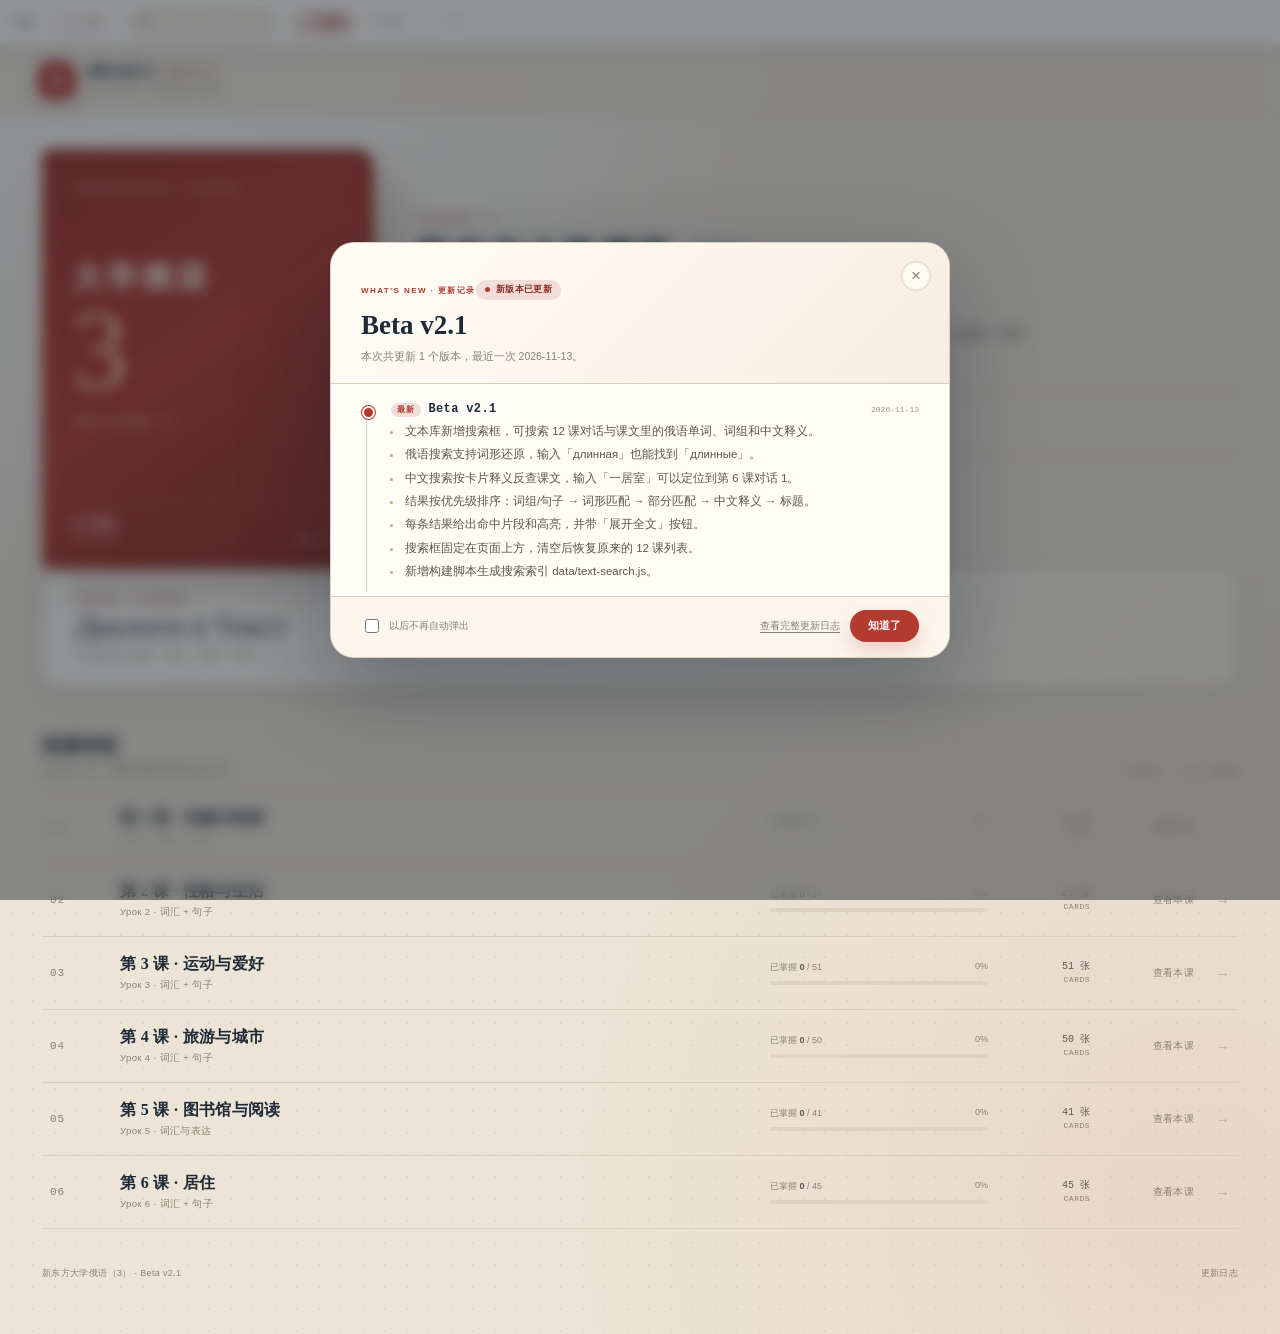
==== commit 5344ec54: "feat(texts): search across dialogues and texts; release Beta v2.1" ====
--- a/index.html
+++ b/index.html
@@ -4,7 +4,7 @@
 <meta charset="utf-8">
 <meta name="viewport" content="width=device-width, initial-scale=1">
 <meta name="theme-color" content="#eee7db">
-<title>俄汉记忆卡 · Beta v2.0</title>
+<title>俄汉记忆卡 · Beta v2.1</title>
 <script>
 try {
   if (!location.search && localStorage.getItem('ru-zh-cards-book-default-v1') !== '0') {
@@ -12,10 +12,10 @@
   }
 } catch (e) {}
 </script>
-<link rel="stylesheet" href="styles.css?v=2.1.0">
+<link rel="stylesheet" href="styles.css?v=2.1.5">
 <link rel="stylesheet" href="global-search.css">
 <link rel="stylesheet" href="sidebar.css">
-<link rel="stylesheet" href="version-update.css?v=2.1.0">
+<link rel="stylesheet" href="version-update.css?v=2.1.5">
 <link rel="icon" href="favicon.ico" sizes="any">
 <link rel="icon" type="image/svg+xml" href="favicon.svg">
 <link rel="apple-touch-icon" href="icons/icon-192.png">
@@ -29,7 +29,7 @@
       <div class="brand-copy">
         <div class="brand-line">
           <h1>俄汉记忆卡</h1>
-          <span class="alpha-badge">BETA v2.0</span>
+          <span class="alpha-badge">BETA v2.1</span>
         </div>
         <p>РУССКИЙ · 逐词重音与语法</p>
       </div>
@@ -275,7 +275,7 @@
     </header>
     <div class="source-list" id="sourceList"></div>
     <footer class="modal-foot">
-      <div class="foot-left"><a class="text-btn" href="sources.html?v=2.1.0">全局来源查询</a></div>
+      <div class="foot-left"><a class="text-btn" href="sources.html?v=2.1.5">全局来源查询</a></div>
       <div class="foot-right"><button type="button" class="btn ghost" data-close-source>关闭</button></div>
     </footer>
   </section>
@@ -291,13 +291,13 @@
 <script src="data/lesson5.js"></script>
 <script src="data/lesson6.js"></script>
 <script src="data/decks-source.js"></script>
-<script src="data/sources.js?v=2.1.0"></script>
-<script src="data/lemmas.js?v=2.1.0"></script>
-<script src="app.js?v=2.1.0"></script>
+<script src="data/sources.js?v=2.1.5"></script>
+<script src="data/lemmas.js?v=2.1.5"></script>
+<script src="app.js?v=2.1.5"></script>
 <script src="global-search.js"></script>
-<script src="sidebar.js?v=2.1.0"></script>
-<script src="data/versions.js?v=2.1.0"></script>
-<script src="version-update.js?v=2.1.0"></script>
-<script src="pwa.js?v=2.1.0"></script>
+<script src="sidebar.js?v=2.1.5"></script>
+<script src="data/versions.js?v=2.1.5"></script>
+<script src="version-update.js?v=2.1.5"></script>
+<script src="pwa.js?v=2.1.5"></script>
 </body>
 </html>
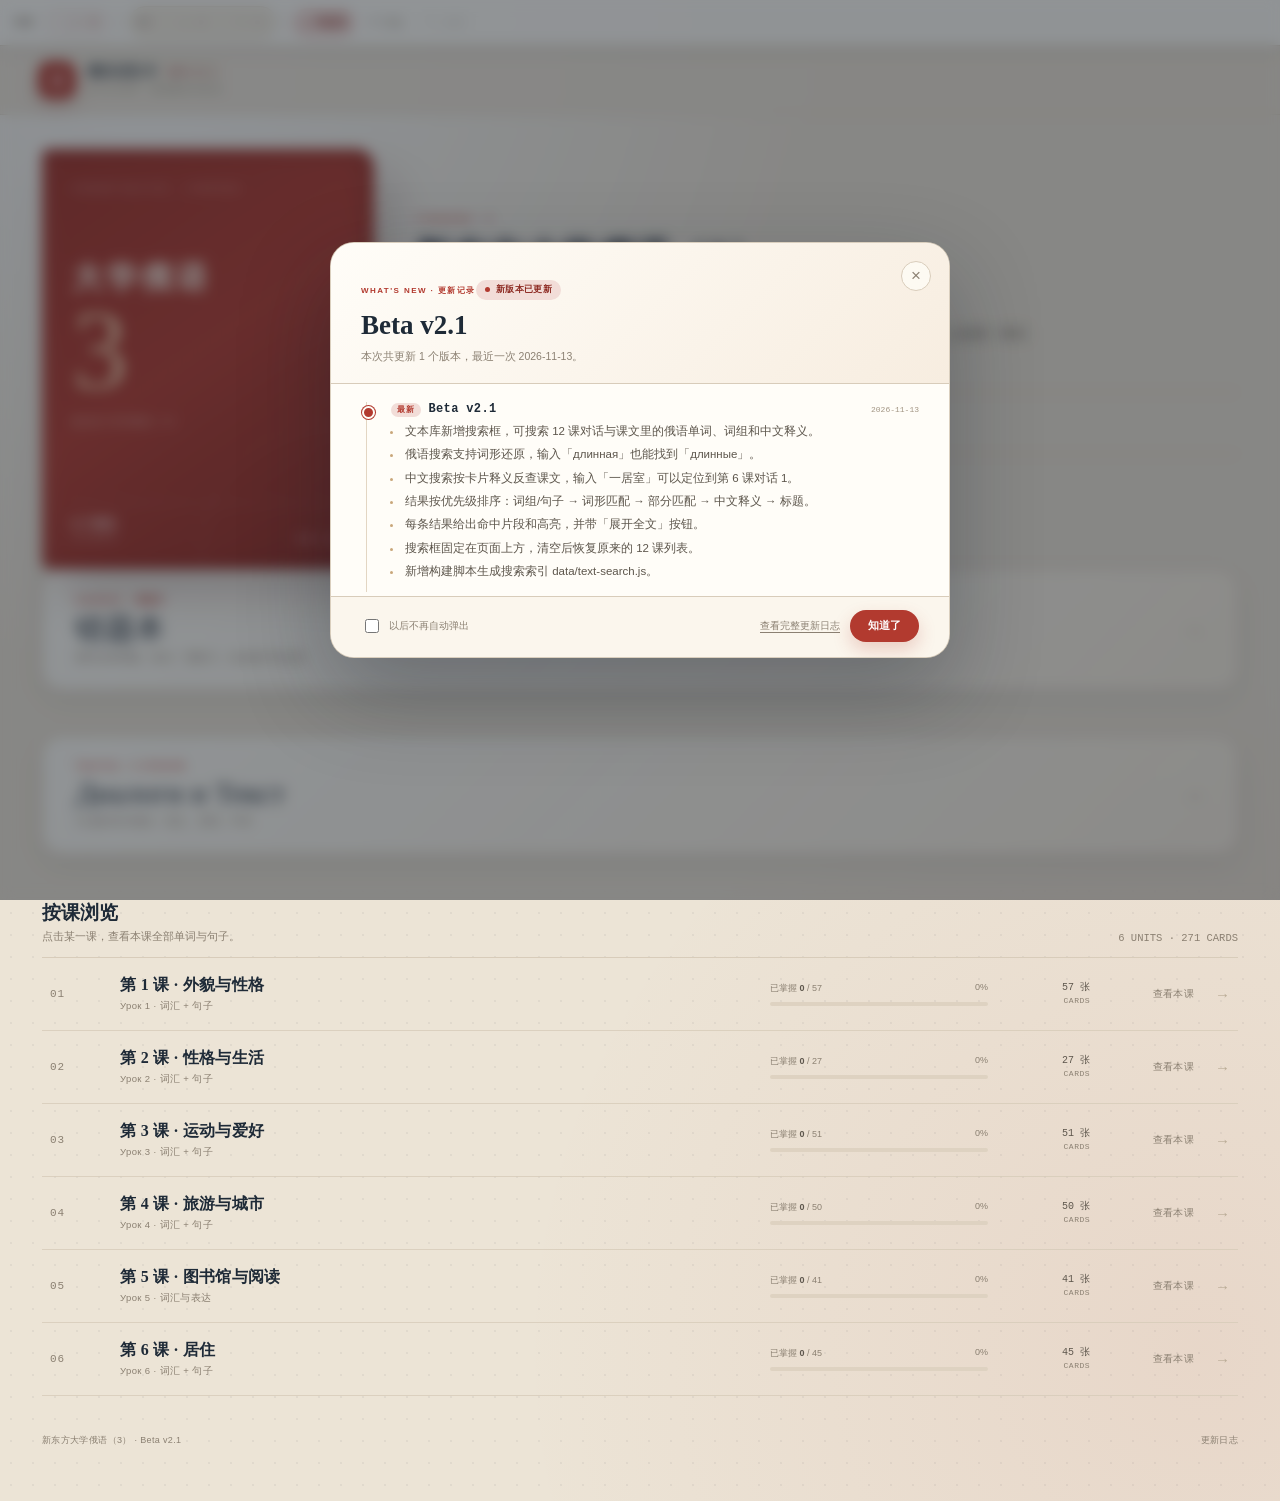
==== commit f38795a2: "feat(card): gap training + review deck entry on book home" ====
--- a/index.html
+++ b/index.html
@@ -12,10 +12,10 @@
   }
 } catch (e) {}
 </script>
-<link rel="stylesheet" href="styles.css?v=2.1.5">
+<link rel="stylesheet" href="styles.css?v=2.1.7">
 <link rel="stylesheet" href="global-search.css">
 <link rel="stylesheet" href="sidebar.css">
-<link rel="stylesheet" href="version-update.css?v=2.1.5">
+<link rel="stylesheet" href="version-update.css?v=2.1.7">
 <link rel="icon" href="favicon.ico" sizes="any">
 <link rel="icon" type="image/svg+xml" href="favicon.svg">
 <link rel="apple-touch-icon" href="icons/icon-192.png">
@@ -102,6 +102,7 @@
         <span class="card-source" id="cardSource" hidden></span>
         <div class="card-top-right">
           <button type="button" class="mini-btn" id="sourceBtn">来源</button>
+          <button type="button" class="mini-btn" id="gapBtn" aria-pressed="false">挖空</button>
           <button type="button" class="mini-btn" id="editCardBtn">编辑</button>
           <button type="button" class="mini-btn" id="rehideBtn" hidden>隐藏答案</button>
           <span class="card-index" id="cardIndex">CARD 01</span>
@@ -275,7 +276,7 @@
     </header>
     <div class="source-list" id="sourceList"></div>
     <footer class="modal-foot">
-      <div class="foot-left"><a class="text-btn" href="sources.html?v=2.1.5">全局来源查询</a></div>
+      <div class="foot-left"><a class="text-btn" href="sources.html?v=2.1.7">全局来源查询</a></div>
       <div class="foot-right"><button type="button" class="btn ghost" data-close-source>关闭</button></div>
     </footer>
   </section>
@@ -291,13 +292,13 @@
 <script src="data/lesson5.js"></script>
 <script src="data/lesson6.js"></script>
 <script src="data/decks-source.js"></script>
-<script src="data/sources.js?v=2.1.5"></script>
-<script src="data/lemmas.js?v=2.1.5"></script>
-<script src="app.js?v=2.1.5"></script>
+<script src="data/sources.js?v=2.1.7"></script>
+<script src="data/lemmas.js?v=2.1.7"></script>
+<script src="app.js?v=2.1.7"></script>
 <script src="global-search.js"></script>
-<script src="sidebar.js?v=2.1.5"></script>
-<script src="data/versions.js?v=2.1.5"></script>
-<script src="version-update.js?v=2.1.5"></script>
-<script src="pwa.js?v=2.1.5"></script>
+<script src="sidebar.js?v=2.1.7"></script>
+<script src="data/versions.js?v=2.1.7"></script>
+<script src="version-update.js?v=2.1.7"></script>
+<script src="pwa.js?v=2.1.7"></script>
 </body>
 </html>
--- a/styles.css
+++ b/styles.css
@@ -165,6 +165,7 @@
 .mark-btn:hover{background:var(--paper);border-color:#bfae97;color:var(--ink);transform:translateY(-1px);}
 .mark-btn[data-mark="mastered"].active{background:#e8f0e6;border-color:#b8cbb4;color:#3d6540;}
 .mark-btn[data-mark="review"].active{background:var(--accent-soft);border-color:#e2b9b1;color:var(--accent-deep);}
+.mark-btn:focus-visible{outline:2px solid var(--accent);outline-offset:2px;}
 .due-label{margin-left:auto;color:var(--muted);font-size:10.5px;white-space:nowrap;}
 .empty-state{display:flex;flex-direction:column;align-items:center;justify-content:center;text-align:center;min-height:330px;padding:36px 20px;color:var(--muted);}
 .empty-state .empty-icon{width:54px;height:54px;border-radius:17px;display:grid;place-items:center;background:var(--accent-soft);color:var(--accent-deep);font-family:var(--ru-serif);font-size:27px;margin-bottom:14px;}
@@ -487,3 +488,18 @@
 /* 搜索命中的词/释义 */
 mark.search-hl{background:#f2d98b;color:inherit;padding:0 .08em;border-radius:2px;box-decoration-break:clone;-webkit-box-decoration-break:clone}
 .word mark.search-hl{background:#f2d98b}
+
+/* 挖空训练 */
+.gap-chip .word-line{cursor:pointer;border-radius:6px;outline:1px dashed rgba(178,58,47,.35);outline-offset:3px}
+.gap-chip:hover .word-line{background:rgba(178,58,47,.06)}
+.gap-chip.gap-on .word-line{outline:2px solid var(--accent);background:var(--accent-soft)}
+.gap-chip.gap-on .word{opacity:.55}
+.gap-blank .word-line{cursor:pointer}
+.gap-blank .word{border-bottom:2px dashed #c9978d;color:transparent;min-width:2.2em;display:inline-block}
+.gap-blank .word .gap-dots{color:#b23a2f;letter-spacing:.12em}
+.gap-blank:hover .word .gap-dots{color:var(--accent-deep)}
+.gap-editing .card-body::after{content:"标记模式：点击单词标记不记得的词，按 G 退出";display:block;margin-top:14px;padding:8px 12px;border-radius:10px;background:#f7ede0;color:#8d5a2a;font-size:10px}
+
+/* 书首页错题本入口 */
+.review-module.is-empty{opacity:.72}
+.review-module.is-empty .text-module-arrow{color:#c9bda9}
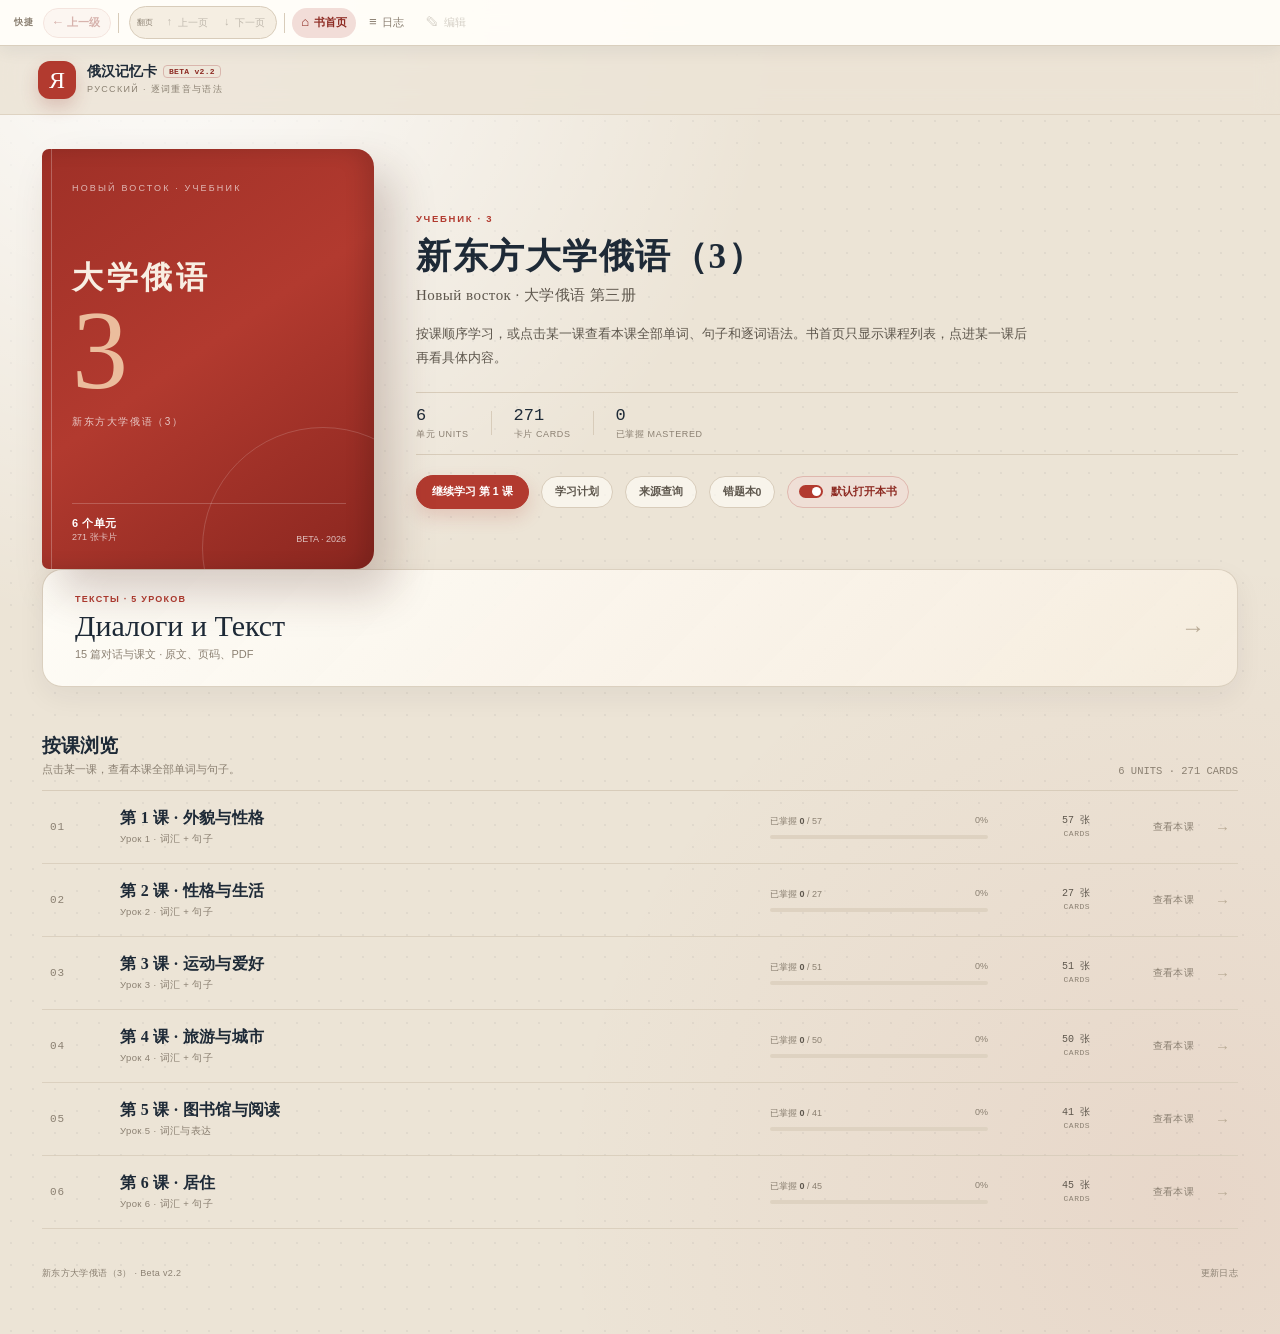
==== commit a6aaac30: "release: Beta v2.2 (gap training, review button on book home, keyboard fixes)" ====
--- a/index.html
+++ b/index.html
@@ -4,7 +4,7 @@
 <meta charset="utf-8">
 <meta name="viewport" content="width=device-width, initial-scale=1">
 <meta name="theme-color" content="#eee7db">
-<title>俄汉记忆卡 · Beta v2.1</title>
+<title>俄汉记忆卡 · Beta v2.2</title>
 <script>
 try {
   if (!location.search && localStorage.getItem('ru-zh-cards-book-default-v1') !== '0') {
@@ -12,10 +12,10 @@
   }
 } catch (e) {}
 </script>
-<link rel="stylesheet" href="styles.css?v=2.1.7">
+<link rel="stylesheet" href="styles.css?v=2.2.0">
 <link rel="stylesheet" href="global-search.css">
 <link rel="stylesheet" href="sidebar.css">
-<link rel="stylesheet" href="version-update.css?v=2.1.7">
+<link rel="stylesheet" href="version-update.css?v=2.2.0">
 <link rel="icon" href="favicon.ico" sizes="any">
 <link rel="icon" type="image/svg+xml" href="favicon.svg">
 <link rel="apple-touch-icon" href="icons/icon-192.png">
@@ -29,7 +29,7 @@
       <div class="brand-copy">
         <div class="brand-line">
           <h1>俄汉记忆卡</h1>
-          <span class="alpha-badge">BETA v2.1</span>
+          <span class="alpha-badge">BETA v2.2</span>
         </div>
         <p>РУССКИЙ · 逐词重音与语法</p>
       </div>
@@ -276,7 +276,7 @@
     </header>
     <div class="source-list" id="sourceList"></div>
     <footer class="modal-foot">
-      <div class="foot-left"><a class="text-btn" href="sources.html?v=2.1.7">全局来源查询</a></div>
+      <div class="foot-left"><a class="text-btn" href="sources.html?v=2.2.0">全局来源查询</a></div>
       <div class="foot-right"><button type="button" class="btn ghost" data-close-source>关闭</button></div>
     </footer>
   </section>
@@ -292,13 +292,13 @@
 <script src="data/lesson5.js"></script>
 <script src="data/lesson6.js"></script>
 <script src="data/decks-source.js"></script>
-<script src="data/sources.js?v=2.1.7"></script>
-<script src="data/lemmas.js?v=2.1.7"></script>
-<script src="app.js?v=2.1.7"></script>
+<script src="data/sources.js?v=2.2.0"></script>
+<script src="data/lemmas.js?v=2.2.0"></script>
+<script src="app.js?v=2.2.0"></script>
 <script src="global-search.js"></script>
-<script src="sidebar.js?v=2.1.7"></script>
-<script src="data/versions.js?v=2.1.7"></script>
-<script src="version-update.js?v=2.1.7"></script>
-<script src="pwa.js?v=2.1.7"></script>
+<script src="sidebar.js?v=2.2.0"></script>
+<script src="data/versions.js?v=2.2.0"></script>
+<script src="version-update.js?v=2.2.0"></script>
+<script src="pwa.js?v=2.2.0"></script>
 </body>
 </html>
--- a/styles.css
+++ b/styles.css
@@ -503,3 +503,9 @@
 /* 书首页错题本入口 */
 .review-module.is-empty{opacity:.72}
 .review-module.is-empty .text-module-arrow{color:#c9bda9}
+
+/* 书首页错题本小按钮 */
+.review-btn{display:inline-flex;align-items:center;gap:7px}
+.review-btn .review-count{display:inline-flex;align-items:center;justify-content:center;min-width:20px;height:20px;margin:0;padding:0 6px;border-radius:999px;background:var(--accent-soft);color:var(--accent-deep);font-size:10px;font-weight:700}
+.review-btn.is-empty{opacity:.62}
+.review-btn.is-empty .review-count{background:#efe7da;color:#9a8c7b}
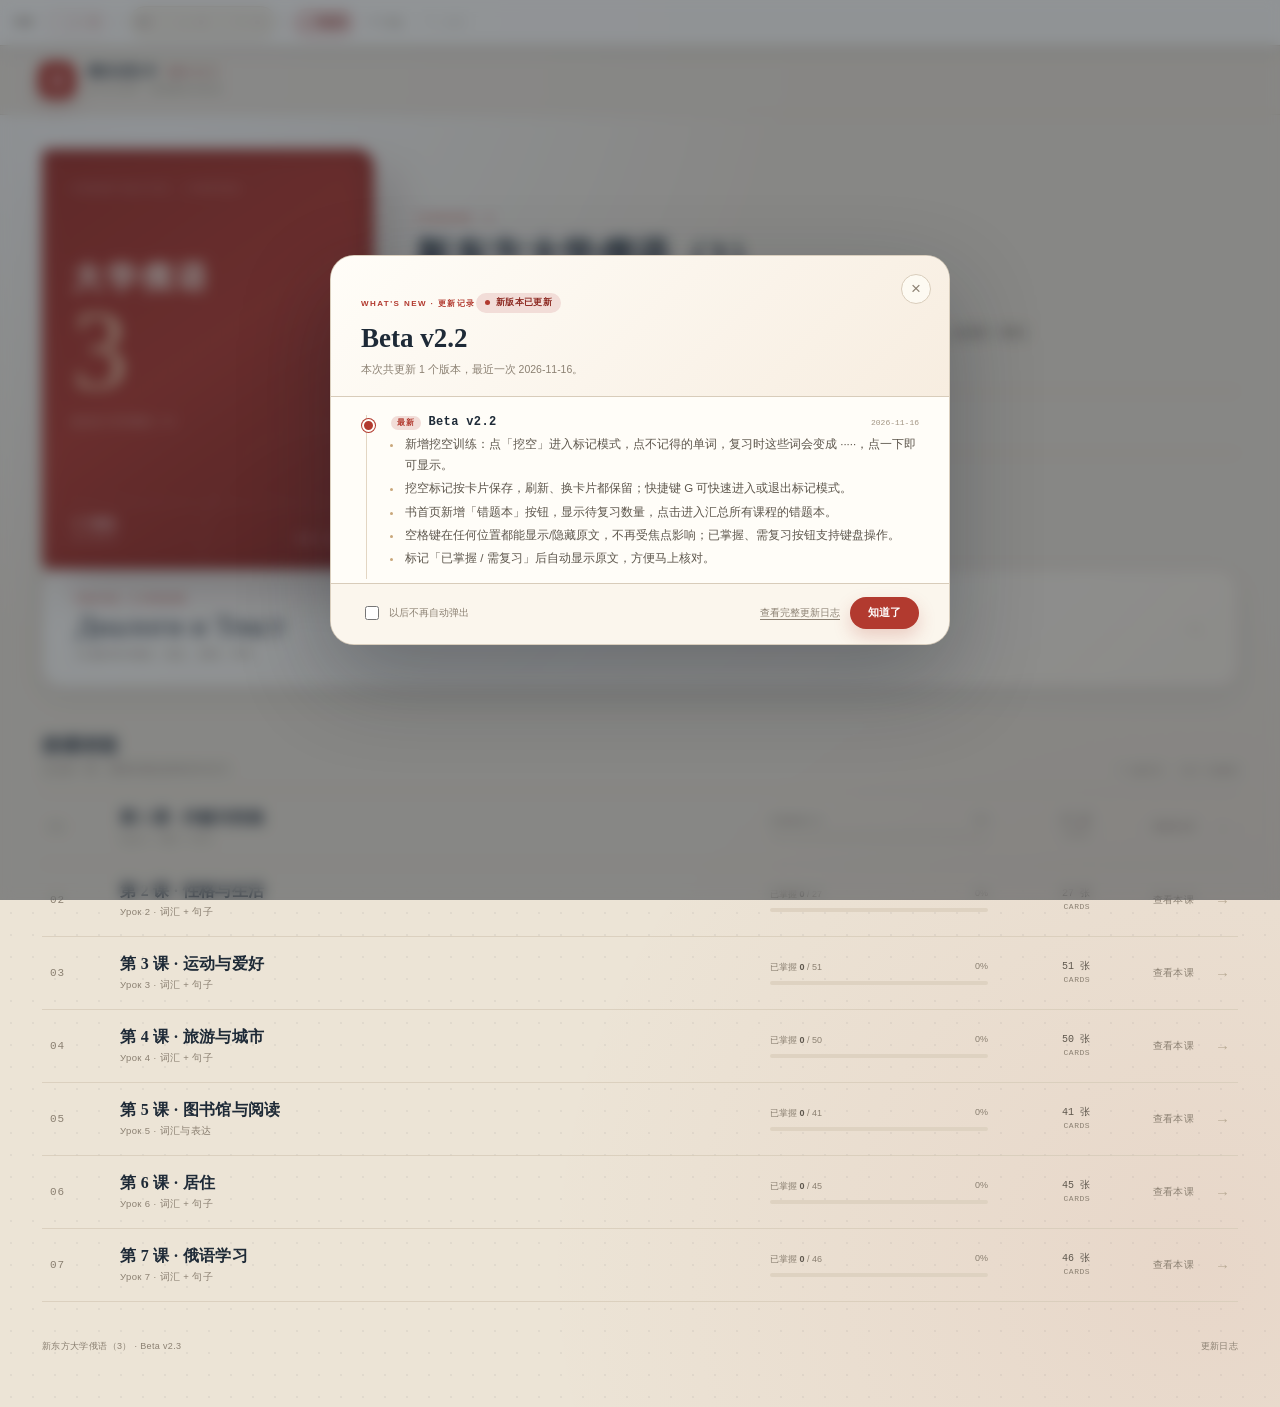
==== commit 0538e3af: "feat(lesson7): import 46 cards from quiz; wire deck and caches" ====
--- a/index.html
+++ b/index.html
@@ -4,7 +4,7 @@
 <meta charset="utf-8">
 <meta name="viewport" content="width=device-width, initial-scale=1">
 <meta name="theme-color" content="#eee7db">
-<title>俄汉记忆卡 · Beta v2.2</title>
+<title>俄汉记忆卡 · Beta v2.3</title>
 <script>
 try {
   if (!location.search && localStorage.getItem('ru-zh-cards-book-default-v1') !== '0') {
@@ -12,10 +12,10 @@
   }
 } catch (e) {}
 </script>
-<link rel="stylesheet" href="styles.css?v=2.2.0">
+<link rel="stylesheet" href="styles.css?v=2.3.0">
 <link rel="stylesheet" href="global-search.css">
 <link rel="stylesheet" href="sidebar.css">
-<link rel="stylesheet" href="version-update.css?v=2.2.0">
+<link rel="stylesheet" href="version-update.css?v=2.3.0">
 <link rel="icon" href="favicon.ico" sizes="any">
 <link rel="icon" type="image/svg+xml" href="favicon.svg">
 <link rel="apple-touch-icon" href="icons/icon-192.png">
@@ -29,7 +29,7 @@
       <div class="brand-copy">
         <div class="brand-line">
           <h1>俄汉记忆卡</h1>
-          <span class="alpha-badge">BETA v2.2</span>
+          <span class="alpha-badge">BETA v2.3</span>
         </div>
         <p>РУССКИЙ · 逐词重音与语法</p>
       </div>
@@ -276,7 +276,7 @@
     </header>
     <div class="source-list" id="sourceList"></div>
     <footer class="modal-foot">
-      <div class="foot-left"><a class="text-btn" href="sources.html?v=2.2.0">全局来源查询</a></div>
+      <div class="foot-left"><a class="text-btn" href="sources.html?v=2.3.0">全局来源查询</a></div>
       <div class="foot-right"><button type="button" class="btn ghost" data-close-source>关闭</button></div>
     </footer>
   </section>
@@ -291,14 +291,15 @@
 <script src="data/lesson3.js"></script>
 <script src="data/lesson5.js"></script>
 <script src="data/lesson6.js"></script>
+<script src="data/lesson7.js"></script>
 <script src="data/decks-source.js"></script>
-<script src="data/sources.js?v=2.2.0"></script>
-<script src="data/lemmas.js?v=2.2.0"></script>
-<script src="app.js?v=2.2.0"></script>
+<script src="data/sources.js?v=2.3.0"></script>
+<script src="data/lemmas.js?v=2.3.0"></script>
+<script src="app.js?v=2.3.0"></script>
 <script src="global-search.js"></script>
-<script src="sidebar.js?v=2.2.0"></script>
-<script src="data/versions.js?v=2.2.0"></script>
-<script src="version-update.js?v=2.2.0"></script>
-<script src="pwa.js?v=2.2.0"></script>
+<script src="sidebar.js?v=2.3.0"></script>
+<script src="data/versions.js?v=2.3.0"></script>
+<script src="version-update.js?v=2.3.0"></script>
+<script src="pwa.js?v=2.3.0"></script>
 </body>
 </html>
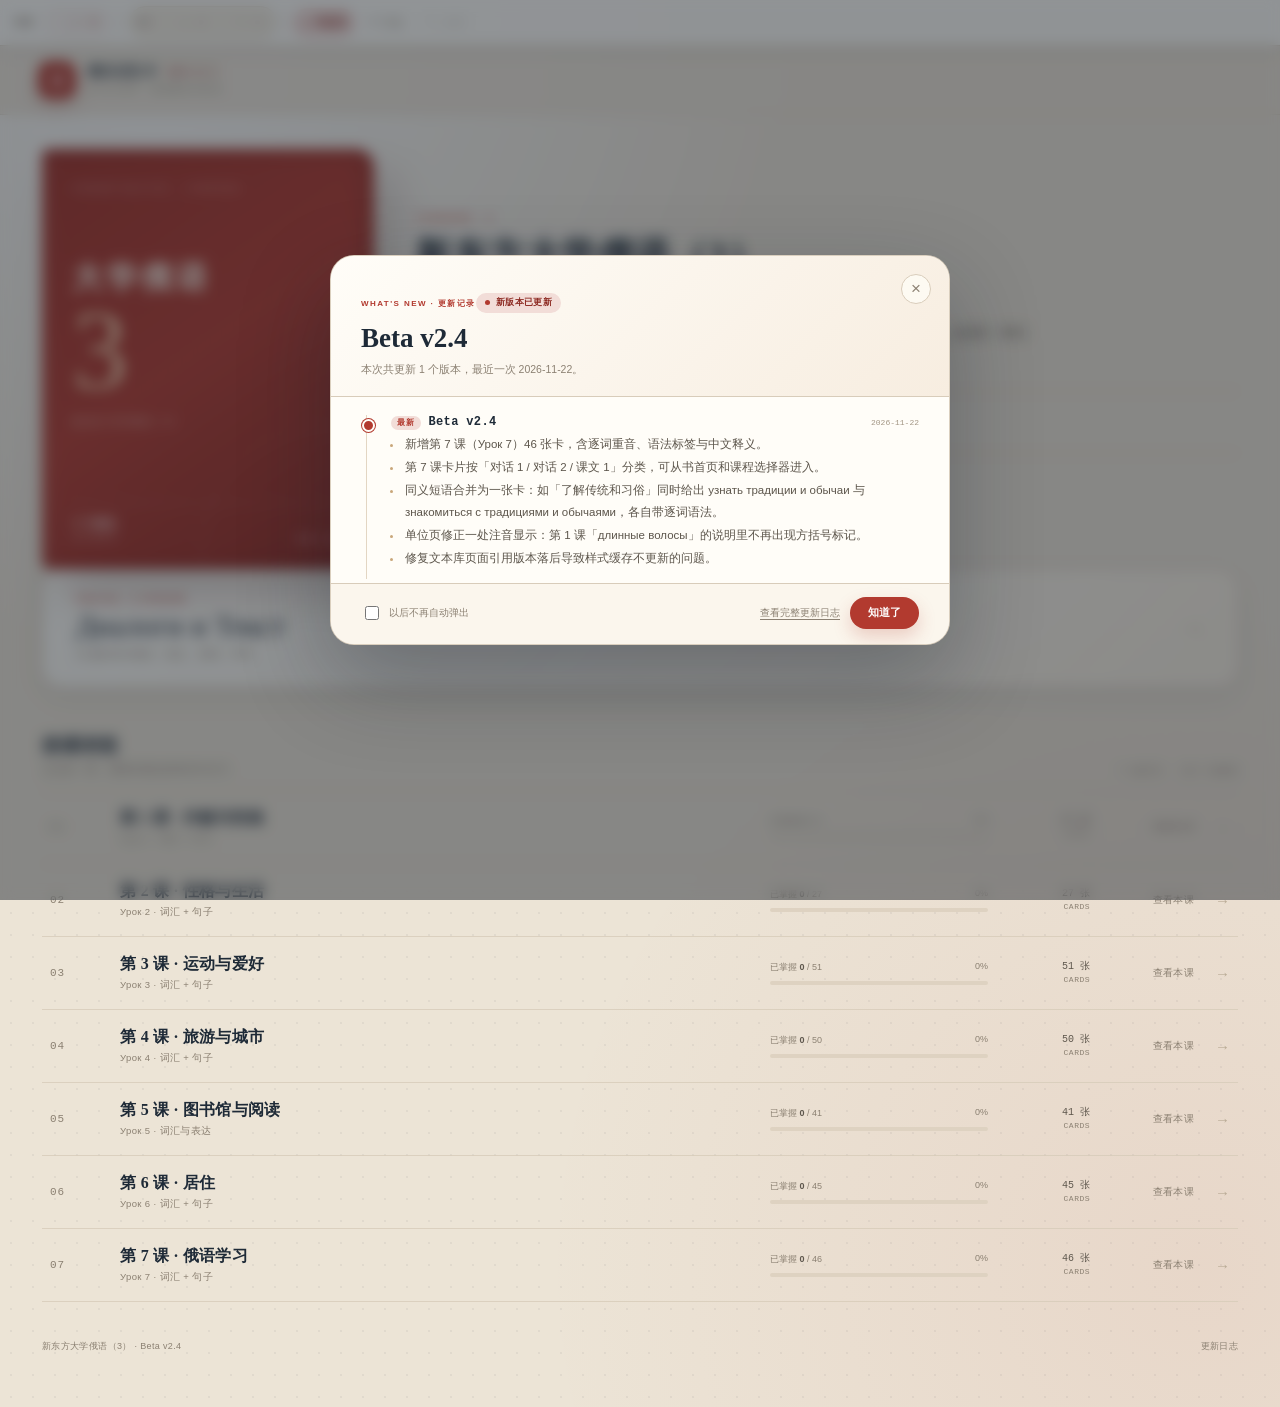
==== commit 9f267255: "release: Beta v2.4 — lesson 7 in changelog, accent fix, cache bust 2.4.0" ====
--- a/index.html
+++ b/index.html
@@ -4,7 +4,7 @@
 <meta charset="utf-8">
 <meta name="viewport" content="width=device-width, initial-scale=1">
 <meta name="theme-color" content="#eee7db">
-<title>俄汉记忆卡 · Beta v2.3</title>
+<title>俄汉记忆卡 · Beta v2.4</title>
 <script>
 try {
   if (!location.search && localStorage.getItem('ru-zh-cards-book-default-v1') !== '0') {
@@ -12,10 +12,10 @@
   }
 } catch (e) {}
 </script>
-<link rel="stylesheet" href="styles.css?v=2.3.0">
+<link rel="stylesheet" href="styles.css?v=2.4.0">
 <link rel="stylesheet" href="global-search.css">
 <link rel="stylesheet" href="sidebar.css">
-<link rel="stylesheet" href="version-update.css?v=2.3.0">
+<link rel="stylesheet" href="version-update.css?v=2.4.0">
 <link rel="icon" href="favicon.ico" sizes="any">
 <link rel="icon" type="image/svg+xml" href="favicon.svg">
 <link rel="apple-touch-icon" href="icons/icon-192.png">
@@ -29,7 +29,7 @@
       <div class="brand-copy">
         <div class="brand-line">
           <h1>俄汉记忆卡</h1>
-          <span class="alpha-badge">BETA v2.3</span>
+          <span class="alpha-badge">BETA v2.4</span>
         </div>
         <p>РУССКИЙ · 逐词重音与语法</p>
       </div>
@@ -276,7 +276,7 @@
     </header>
     <div class="source-list" id="sourceList"></div>
     <footer class="modal-foot">
-      <div class="foot-left"><a class="text-btn" href="sources.html?v=2.3.0">全局来源查询</a></div>
+      <div class="foot-left"><a class="text-btn" href="sources.html?v=2.4.0">全局来源查询</a></div>
       <div class="foot-right"><button type="button" class="btn ghost" data-close-source>关闭</button></div>
     </footer>
   </section>
@@ -293,13 +293,13 @@
 <script src="data/lesson6.js"></script>
 <script src="data/lesson7.js"></script>
 <script src="data/decks-source.js"></script>
-<script src="data/sources.js?v=2.3.0"></script>
-<script src="data/lemmas.js?v=2.3.0"></script>
-<script src="app.js?v=2.3.0"></script>
+<script src="data/sources.js?v=2.4.0"></script>
+<script src="data/lemmas.js?v=2.4.0"></script>
+<script src="app.js?v=2.4.0"></script>
 <script src="global-search.js"></script>
-<script src="sidebar.js?v=2.3.0"></script>
-<script src="data/versions.js?v=2.3.0"></script>
-<script src="version-update.js?v=2.3.0"></script>
-<script src="pwa.js?v=2.3.0"></script>
+<script src="sidebar.js?v=2.4.0"></script>
+<script src="data/versions.js?v=2.4.0"></script>
+<script src="version-update.js?v=2.4.0"></script>
+<script src="pwa.js?v=2.4.0"></script>
 </body>
 </html>
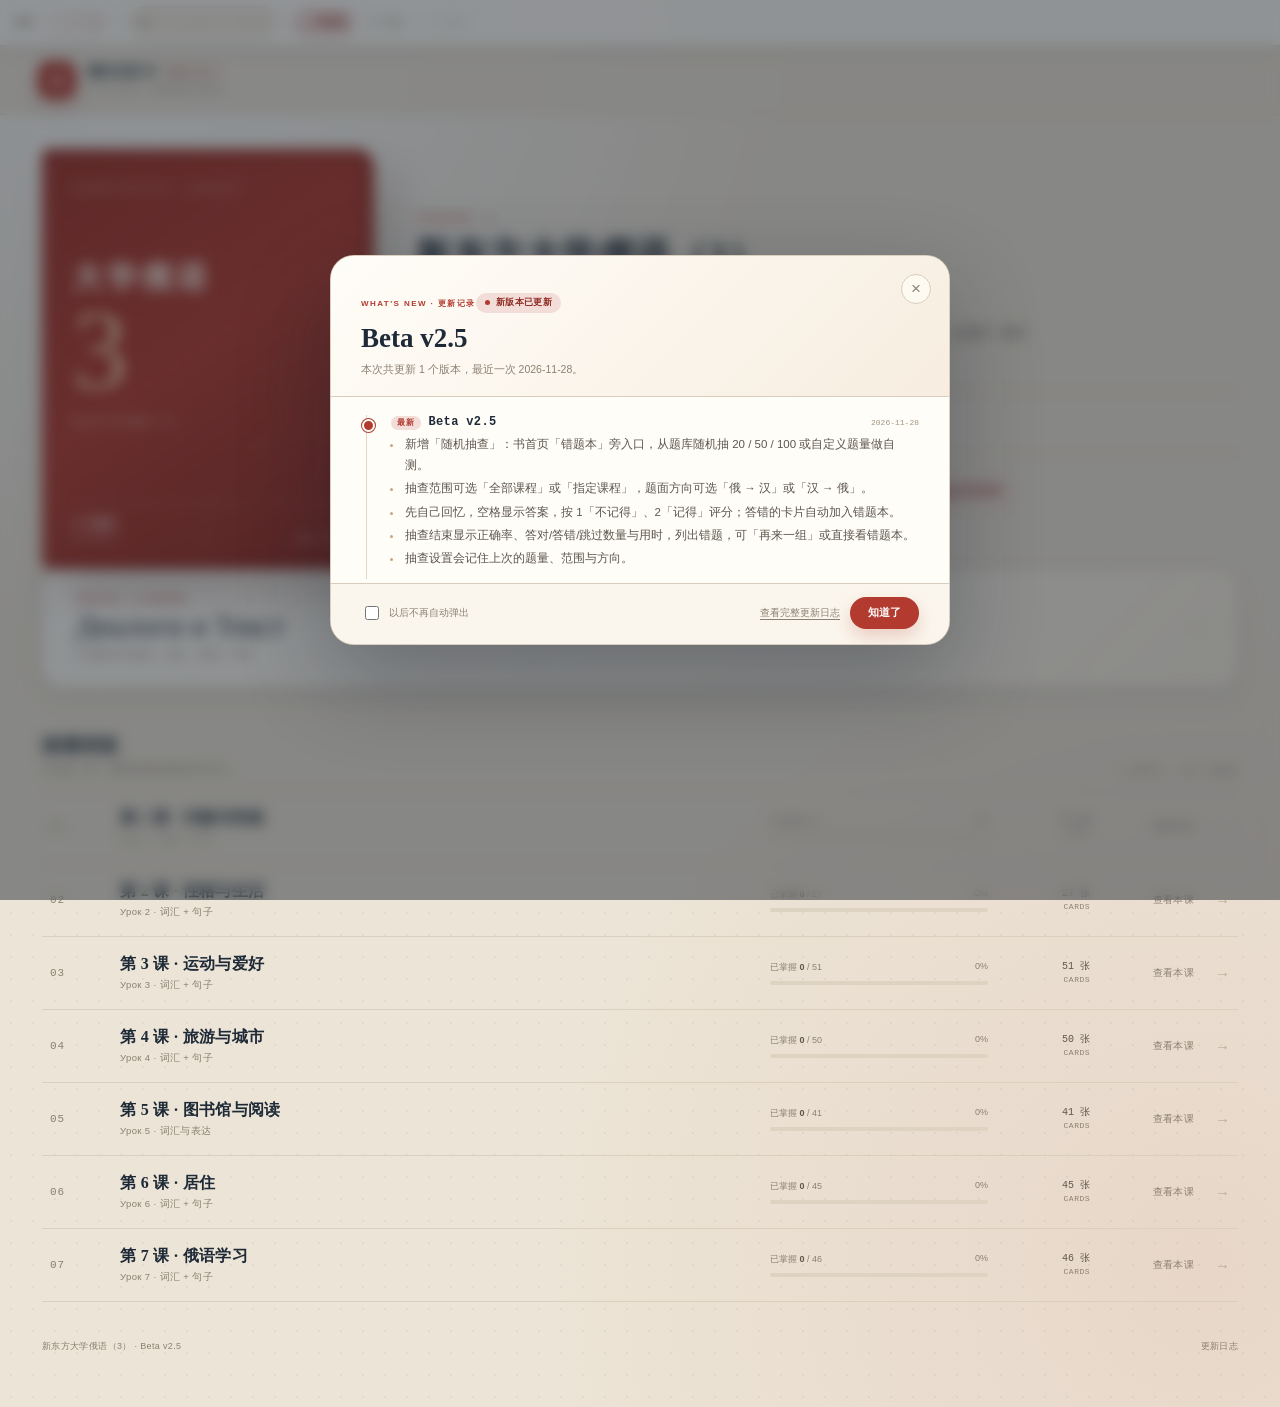
==== commit 4f227f25: "feat(quiz): random 20/50/100/custom self-test, auto review; release Beta v2.5" ====
--- a/index.html
+++ b/index.html
@@ -4,7 +4,7 @@
 <meta charset="utf-8">
 <meta name="viewport" content="width=device-width, initial-scale=1">
 <meta name="theme-color" content="#eee7db">
-<title>俄汉记忆卡 · Beta v2.4</title>
+<title>俄汉记忆卡 · Beta v2.5</title>
 <script>
 try {
   if (!location.search && localStorage.getItem('ru-zh-cards-book-default-v1') !== '0') {
@@ -12,10 +12,10 @@
   }
 } catch (e) {}
 </script>
-<link rel="stylesheet" href="styles.css?v=2.4.0">
+<link rel="stylesheet" href="styles.css?v=2.5.0">
 <link rel="stylesheet" href="global-search.css">
 <link rel="stylesheet" href="sidebar.css">
-<link rel="stylesheet" href="version-update.css?v=2.4.0">
+<link rel="stylesheet" href="version-update.css?v=2.5.0">
 <link rel="icon" href="favicon.ico" sizes="any">
 <link rel="icon" type="image/svg+xml" href="favicon.svg">
 <link rel="apple-touch-icon" href="icons/icon-192.png">
@@ -29,7 +29,7 @@
       <div class="brand-copy">
         <div class="brand-line">
           <h1>俄汉记忆卡</h1>
-          <span class="alpha-badge">BETA v2.4</span>
+          <span class="alpha-badge">BETA v2.5</span>
         </div>
         <p>РУССКИЙ · 逐词重音与语法</p>
       </div>
@@ -76,6 +76,15 @@
     </div>
     <div class="progress" aria-hidden="true"><span id="progressBar"></span></div>
 
+    <section class="quiz-hud" id="quizHud" hidden>
+      <div class="quiz-hud-row">
+        <span class="quiz-step" id="quizStep">第 1 / 20 题</span>
+        <span class="quiz-score" id="quizScore">✓ 0 · ✗ 0</span>
+        <a class="quiz-exit" id="quizExit" href="book.html">退出抽查</a>
+      </div>
+      <div class="quiz-track" aria-hidden="true"><i id="quizFill"></i></div>
+    </section>
+
     <div class="toolbar" id="toolbar">
       <div class="filter-left">
         <label class="select-wrap">
@@ -109,6 +118,7 @@
         </div>
       </div>
       <div class="card-body" id="cardBody"></div>
+      <div class="quiz-footer" id="quizFooter" hidden></div>
     </article>
 
     <nav class="pager" aria-label="翻页">
@@ -276,7 +286,7 @@
     </header>
     <div class="source-list" id="sourceList"></div>
     <footer class="modal-foot">
-      <div class="foot-left"><a class="text-btn" href="sources.html?v=2.4.0">全局来源查询</a></div>
+      <div class="foot-left"><a class="text-btn" href="sources.html?v=2.5.0">全局来源查询</a></div>
       <div class="foot-right"><button type="button" class="btn ghost" data-close-source>关闭</button></div>
     </footer>
   </section>
@@ -293,13 +303,13 @@
 <script src="data/lesson6.js"></script>
 <script src="data/lesson7.js"></script>
 <script src="data/decks-source.js"></script>
-<script src="data/sources.js?v=2.4.0"></script>
-<script src="data/lemmas.js?v=2.4.0"></script>
-<script src="app.js?v=2.4.0"></script>
+<script src="data/sources.js?v=2.5.0"></script>
+<script src="data/lemmas.js?v=2.5.0"></script>
+<script src="app.js?v=2.5.0"></script>
 <script src="global-search.js"></script>
-<script src="sidebar.js?v=2.4.0"></script>
-<script src="data/versions.js?v=2.4.0"></script>
-<script src="version-update.js?v=2.4.0"></script>
-<script src="pwa.js?v=2.4.0"></script>
+<script src="sidebar.js?v=2.5.0"></script>
+<script src="data/versions.js?v=2.5.0"></script>
+<script src="version-update.js?v=2.5.0"></script>
+<script src="pwa.js?v=2.5.0"></script>
 </body>
 </html>
--- a/styles.css
+++ b/styles.css
@@ -10,6 +10,7 @@
   --accent-deep:#8f2b23;
   --accent-soft:#f3ded9;
   --gold:#b88a4f;
+  --ok:#2f6b4f;
   --ru-serif:"Times New Roman", Cambria, "Liberation Serif", serif;
   --zh-serif:"Noto Serif SC", "Source Han Serif SC", "Songti SC", STSong, SimSun, serif;
   --sans:"Segoe UI", "PingFang SC", "Microsoft YaHei", sans-serif;
@@ -223,7 +224,9 @@
 .grammar-wrap{position:relative;display:flex;flex-direction:column;align-items:center;margin-top:9px;min-height:33px;}
 .grammar{display:flex;flex-direction:column;align-items:center;gap:1px;max-width:166px;color:var(--muted);font-size:11.5px;line-height:1.42;text-align:center;}
 .grammar .g-case{color:var(--accent);font-weight:650;}
+.grammar .g-case-alt{color:var(--muted);font-weight:400;font-size:10.5px;opacity:.9;}
 .grammar .g-seg{white-space:nowrap;}
+.grammar .g-seg-case{white-space:normal;}
 .grammar .g-seg + .g-seg::before{content:"· ";color:var(--muted);font-weight:400;}
 .grammar .g-empty{opacity:.45;}
 .grammar-hint{
@@ -509,3 +512,64 @@
 .review-btn .review-count{display:inline-flex;align-items:center;justify-content:center;min-width:20px;height:20px;margin:0;padding:0 6px;border-radius:999px;background:var(--accent-soft);color:var(--accent-deep);font-size:10px;font-weight:700}
 .review-btn.is-empty{opacity:.62}
 .review-btn.is-empty .review-count{background:#efe7da;color:#9a8c7b}
+
+/* 随机抽查 */
+body.quiz-mode .mode-switch,
+body.quiz-mode #studyToggle,
+body.quiz-mode #importBtn,
+body.quiz-mode #toolbar,
+body.quiz-mode .pager,
+body.quiz-mode .hint-row,
+body.quiz-mode .counter,
+body.quiz-mode .progress,
+body.quiz-mode .deck-select-wrap,
+body.quiz-mode .deck-overview-link,
+body.quiz-mode .plan-mode-badge,
+body.quiz-mode #editToggle{display:none !important;}
+.quiz-hud{margin:4px 0 12px;}
+body.quiz-mode .quiz-hud{display:block !important;}
+.quiz-hud-row{display:flex;align-items:center;gap:14px;margin-bottom:8px;font-size:12.5px;color:var(--muted);}
+.quiz-step{font-weight:700;color:var(--ink);letter-spacing:.02em;}
+.quiz-score{font-family:var(--mono);font-size:11.5px;color:var(--muted);}
+.quiz-exit{margin-left:auto;font-size:11.5px;color:var(--muted);text-decoration:none;border-bottom:1px dashed var(--line);padding-bottom:1px;}
+.quiz-exit:hover{color:var(--accent-deep);border-color:var(--accent);}
+.quiz-track{height:6px;border-radius:999px;background:#e2d6c4;overflow:hidden;}
+.quiz-track i{display:block;height:100%;width:0;border-radius:999px;background:linear-gradient(90deg,var(--accent),#d0764f);transition:width .28s ease;}
+.quiz-footer{display:flex;justify-content:center;flex-wrap:wrap;gap:10px;margin:16px 0 2px;}
+.quiz-footer:empty{display:none;}
+.quiz-btn{display:inline-flex;align-items:center;gap:7px;border-radius:999px;padding:10px 20px;font-size:13px;font-weight:650;text-decoration:none;cursor:pointer;line-height:1.2;transition:.16s;}
+.quiz-btn.primary{border:1px solid var(--accent);background:var(--accent);color:#fff;box-shadow:0 8px 18px rgba(178,58,47,.2);}
+.quiz-btn.primary:hover{background:var(--accent-deep);}
+.quiz-btn.ghost{border:1px solid var(--line);background:rgba(255,253,248,.8);color:var(--soft);}
+.quiz-btn.ghost:hover{background:var(--paper);border-color:#c9b7a0;}
+.quiz-btn.remember{border:1px solid #2f6b4f;background:#2f6b4f;color:#fff;box-shadow:0 8px 18px rgba(47,107,79,.18);}
+.quiz-btn.remember:hover{background:#255640;}
+.quiz-btn.forget{border:1px solid #d9b3ac;background:#fffdf8;color:var(--accent-deep);}
+.quiz-btn.forget:hover{background:#fdf1ee;}
+.quiz-btn kbd{font-family:var(--mono);font-size:9.5px;border:1px solid rgba(0,0,0,.16);border-bottom-width:2px;border-radius:4px;padding:0 4px;opacity:.66;}
+.quiz-ask{margin:16px 0 4px;padding:12px 14px;border:1px dashed var(--line);border-radius:12px;background:rgba(251,246,236,.7);color:var(--muted);font-size:12.5px;text-align:center;}
+.quiz-result{display:flex;flex-direction:column;gap:18px;}
+.quiz-result-head{display:flex;align-items:center;gap:26px;flex-wrap:wrap;}
+.quiz-ring{width:128px;height:128px;flex:0 0 128px;border-radius:50%;display:grid;place-items:center;}
+.quiz-ring>div{width:100px;height:100px;border-radius:50%;background:var(--paper);display:grid;place-items:center;text-align:center;box-shadow:inset 0 0 0 1px rgba(216,205,187,.7);}
+.quiz-ring b{display:block;font-size:26px;line-height:1.05;color:#2f6b4f;font-family:var(--ru);}
+.quiz-ring span{font-size:9.5px;letter-spacing:.1em;color:var(--muted);}
+.quiz-stats{display:grid;grid-template-columns:repeat(4,minmax(64px,auto));gap:18px 26px;}
+.quiz-stats b{display:block;font-family:var(--mono);font-size:19px;font-weight:500;color:var(--ink);}
+.quiz-stats span{font-size:10.5px;color:var(--muted);letter-spacing:.06em;}
+.quiz-wrong-box{border-top:1px dashed var(--line);padding-top:14px;}
+.quiz-wrong-box h4{margin:0 0 10px;font-size:12px;font-weight:700;color:var(--accent-deep);letter-spacing:.02em;}
+.quiz-wrong-box.empty p{margin:0;color:var(--muted);font-size:12.5px;}
+.quiz-wrong-box ul{list-style:none;margin:0;padding:0;display:grid;gap:8px;max-height:230px;overflow-y:auto;}
+.quiz-wrong-box li{display:grid;grid-template-columns:minmax(0,1fr) auto;gap:4px 14px;padding:9px 12px;border-radius:10px;background:rgba(251,246,236,.85);border:1px solid #eee2d0;}
+.quiz-wrong-ru{font-family:var(--ru);font-size:14.5px;color:var(--ink);}
+.quiz-wrong-zh{grid-column:1;font-size:11.5px;color:var(--soft);}
+.quiz-wrong-src{grid-column:2;grid-row:1/span 2;align-self:center;font-size:10.5px;color:var(--muted);white-space:nowrap;}
+@media (max-width:640px){
+  .quiz-stats{grid-template-columns:repeat(2,1fr);gap:12px 20px;}
+  .quiz-ring{width:104px;height:104px;flex-basis:104px;}
+  .quiz-ring>div{width:82px;height:82px;}
+  .quiz-ring b{font-size:21px;}
+  .quiz-btn{padding:9px 16px;font-size:12.5px;}
+}
+
